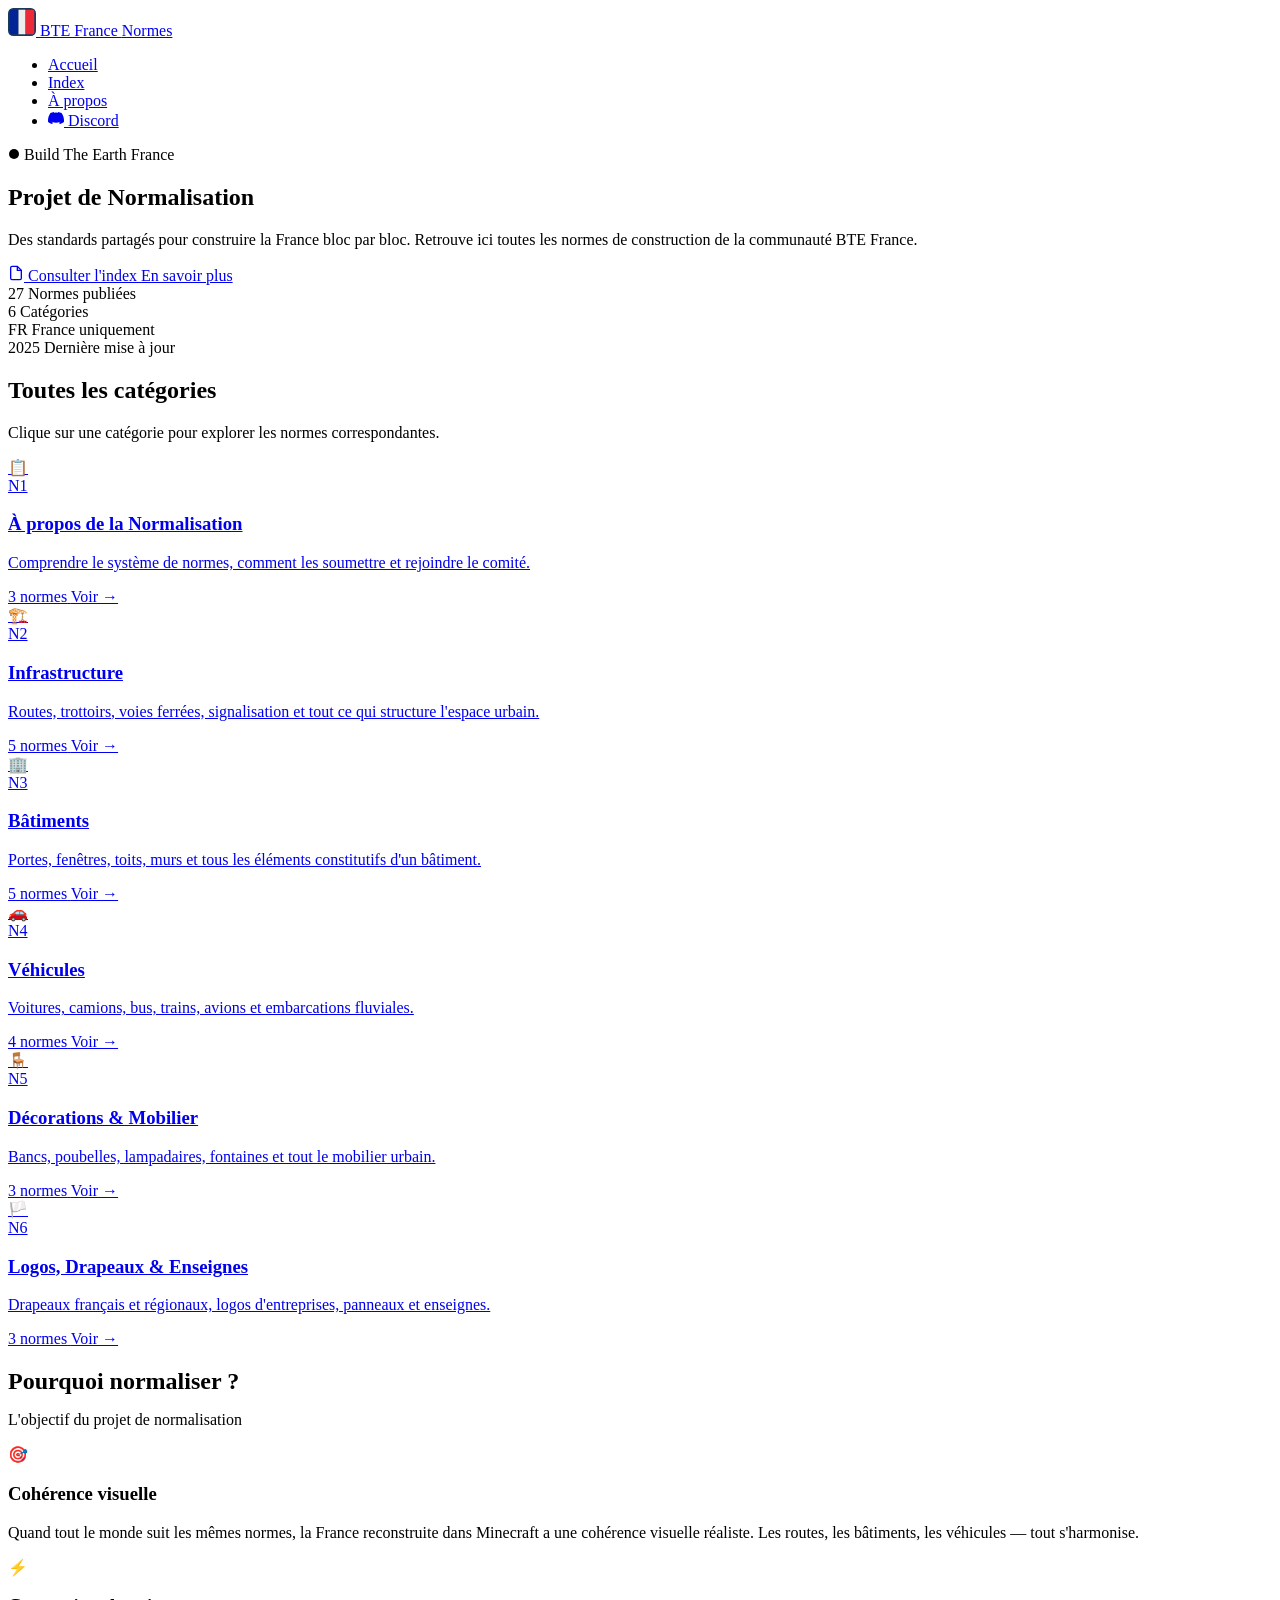
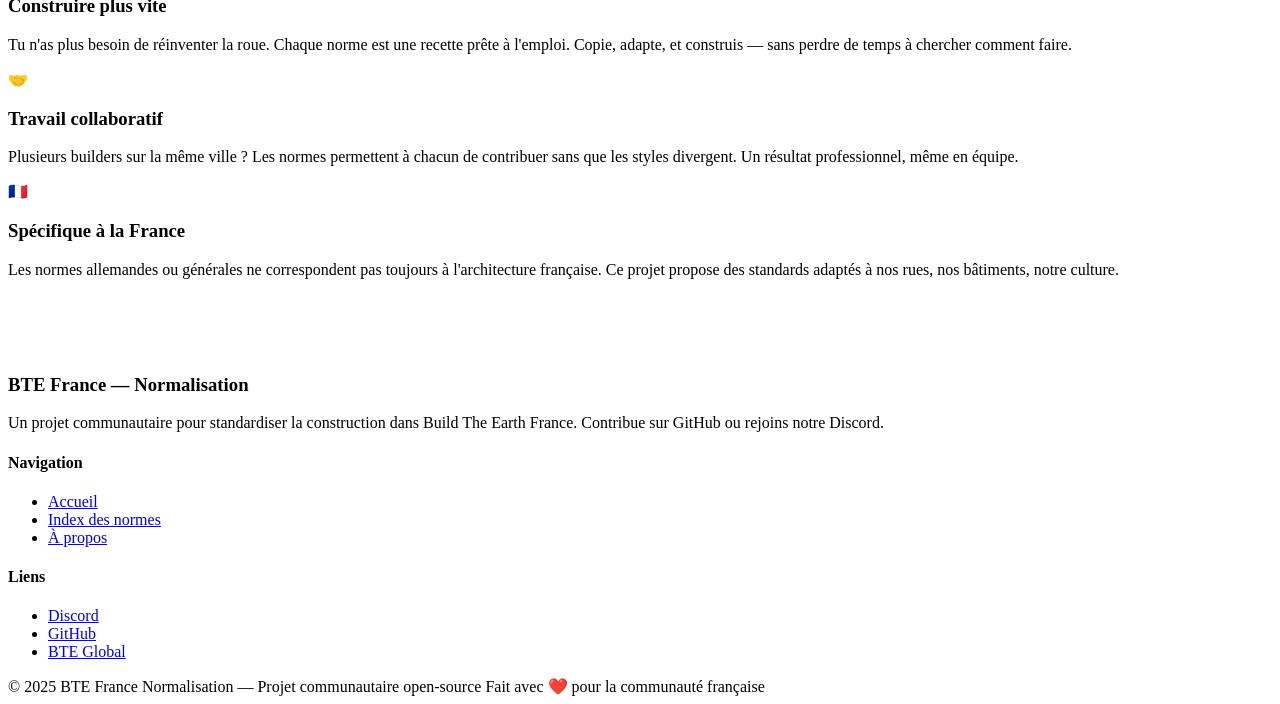
==== index.html @ 3f489764 "Update index.html" ====
<!DOCTYPE html>
<html lang="fr">
<head>
  <meta charset="UTF-8">
  <meta name="viewport" content="width=device-width, initial-scale=1.0">
  <title>BTE France — Projet de Normalisation</title>
  <link rel="stylesheet" href="assets/css/style.css">
  <link rel="icon" href="assets/img/favicon.ico" type="image/x-icon">
</head>
<body>

<nav>
  <a class="nav-logo" href="index.html">
    <svg width="28" height="28" viewBox="0 0 32 32" fill="none">
      <rect width="32" height="32" rx="6" fill="#1a3a5c"/>
      <rect x="2" y="2" width="10" height="28" rx="2" fill="#002395"/>
      <rect x="12" y="2" width="8" height="28" fill="#EDEDED"/>
      <rect x="20" y="2" width="10" height="28" rx="2" fill="#ED2939"/>
    </svg>
    BTE France <span>Normes</span>
  </a>
  <ul class="nav-links">
    <li><a href="index.html" class="active">Accueil</a></li>
    <li><a href="norm-index.html">Index</a></li>
    <li><a href="about.html">À propos</a></li>
    <li>
      <a href="https://discord.gg/buildtheearthfrance" target="_blank" class="discord-btn">
        <svg width="16" height="16" viewBox="0 0 24 24" fill="currentColor"><path d="M20.317 4.37a19.791 19.791 0 00-4.885-1.515.074.074 0 00-.079.037c-.21.375-.444.864-.608 1.25a18.27 18.27 0 00-5.487 0 12.64 12.64 0 00-.617-1.25.077.077 0 00-.079-.037A19.736 19.736 0 003.677 4.37a.07.07 0 00-.032.027C.533 9.046-.32 13.58.099 18.057a.082.082 0 00.031.057 19.9 19.9 0 005.993 3.03.078.078 0 00.084-.028c.462-.63.874-1.295 1.226-1.994a.076.076 0 00-.041-.106 13.107 13.107 0 01-1.872-.892.077.077 0 01-.008-.128 10.2 10.2 0 00.372-.292.074.074 0 01.077-.01c3.928 1.793 8.18 1.793 12.062 0a.074.074 0 01.078.01c.12.098.246.198.373.292a.077.077 0 01-.006.127 12.299 12.299 0 01-1.873.892.077.077 0 00-.041.107c.36.698.772 1.362 1.225 1.993a.076.076 0 00.084.028 19.839 19.839 0 006.002-3.03.077.077 0 00.032-.054c.5-5.177-.838-9.674-3.549-13.66a.061.061 0 00-.031-.03z"/></svg>
        Discord
      </a>
    </li>
  </ul>
</nav>

<section class="hero">
  <div class="hero-badge">
    <svg width="12" height="12" viewBox="0 0 24 24" fill="currentColor"><circle cx="12" cy="12" r="10"/></svg>
    Build The Earth France
  </div>
  <h1>Projet de <span>Normalisation</span></h1>
  <p>Des standards partagés pour construire la France bloc par bloc. Retrouve ici toutes les normes de construction de la communauté BTE France.</p>
  <div class="hero-actions">
    <a href="norm-index.html" class="btn btn-primary">
      <svg width="16" height="16" viewBox="0 0 24 24" fill="none" stroke="currentColor" stroke-width="2"><path d="M14 2H6a2 2 0 00-2 2v16a2 2 0 002 2h12a2 2 0 002-2V8z"/><polyline points="14 2 14 8 20 8"/></svg>
      Consulter l'index
    </a>
    <a href="about.html" class="btn btn-outline">En savoir plus</a>
  </div>
</section>

<div class="stats-bar">
  <div class="container">
    <div class="stat">
      <span class="stat-value">27</span>
      <span class="stat-label">Normes publiées</span>
    </div>
    <div class="stat">
      <span class="stat-value">6</span>
      <span class="stat-label">Catégories</span>
    </div>
    <div class="stat">
      <span class="stat-value">FR</span>
      <span class="stat-label">
        <span class="fr-flag">
          <span style="background:#002395"></span>
          <span style="background:#EDEDED"></span>
          <span style="background:#ED2939"></span>
        </span>
        France uniquement
      </span>
    </div>
    <div class="stat">
      <span class="stat-value">2025</span>
      <span class="stat-label">Dernière mise à jour</span>
    </div>
  </div>
</div>

<div class="container section">
  <h2 class="section-title">Toutes les catégories</h2>
  <p class="section-subtitle">Clique sur une catégorie pour explorer les normes correspondantes.</p>
  <div class="grid" id="category-grid"></div>
</div>

<div class="container" style="padding-bottom: 60px;">
  <h2 class="section-title" style="margin-bottom: 8px;">Pourquoi normaliser ?</h2>
  <p class="section-subtitle">L'objectif du projet de normalisation</p>
  <div class="grid-2">
    <div class="card" style="cursor: default;">
      <div class="card-icon bleu">🎯</div>
      <h3>Cohérence visuelle</h3>
      <p>Quand tout le monde suit les mêmes normes, la France reconstruite dans Minecraft a une cohérence visuelle réaliste. Les routes, les bâtiments, les véhicules — tout s'harmonise.</p>
    </div>
    <div class="card" style="cursor: default;">
      <div class="card-icon vert">⚡</div>
      <h3>Construire plus vite</h3>
      <p>Tu n'as plus besoin de réinventer la roue. Chaque norme est une recette prête à l'emploi. Copie, adapte, et construis — sans perdre de temps à chercher comment faire.</p>
    </div>
    <div class="card" style="cursor: default;">
      <div class="card-icon orange">🤝</div>
      <h3>Travail collaboratif</h3>
      <p>Plusieurs builders sur la même ville ? Les normes permettent à chacun de contribuer sans que les styles divergent. Un résultat professionnel, même en équipe.</p>
    </div>
    <div class="card" style="cursor: default;">
      <div class="card-icon violet">🇫🇷</div>
      <h3>Spécifique à la France</h3>
      <p>Les normes allemandes ou générales ne correspondent pas toujours à l'architecture française. Ce projet propose des standards adaptés à nos rues, nos bâtiments, notre culture.</p>
    </div>
  </div>
</div>

<footer>
  <div class="container">
    <div class="footer-grid">
      <div class="footer-brand">
        <h3>BTE France — Normalisation</h3>
        <p>Un projet communautaire pour standardiser la construction dans Build The Earth France. Contribue sur GitHub ou rejoins notre Discord.</p>
      </div>
      <div class="footer-links">
        <h4>Navigation</h4>
        <ul>
          <li><a href="index.html">Accueil</a></li>
          <li><a href="norm-index.html">Index des normes</a></li>
          <li><a href="about.html">À propos</a></li>
        </ul>
      </div>
      <div class="footer-links">
        <h4>Liens</h4>
        <ul>
          <li><a href="https://discord.gg/buildtheearthfrance" target="_blank">Discord</a></li>
          <li><a href="https://github.com/" target="_blank">GitHub</a></li>
          <li><a href="https://buildtheearth.net" target="_blank">BTE Global</a></li>
        </ul>
      </div>
    </div>
    <div class="footer-bottom">
      <span>© 2025 BTE France Normalisation — Projet communautaire open-source</span>
      <span>Fait avec ❤️ pour la communauté française</span>
    </div>
  </div>
</footer>

<script src="assets/js/main.js"></script>
<script>
  const grid = document.getElementById('category-grid');
  Object.entries(NORMS_DATA).forEach(([key, cat]) => {
    const card = document.createElement('a');
    card.className = 'card';
    card.href = `norm-index.html#${key}`;
    card.innerHTML = `
      <div class="card-icon ${cat.color}">${cat.icon}</div>
      <div class="card-num">${key}</div>
      <h3>${cat.title}</h3>
      <p>${cat.description}</p>
      <div class="card-footer">
        <span>${cat.items.length} norme${cat.items.length > 1 ? 's' : ''}</span>
        <span class="tag tag-bleu">Voir →</span>
      </div>
    `;
    grid.appendChild(card);
  });
</script>

</body>
</html>
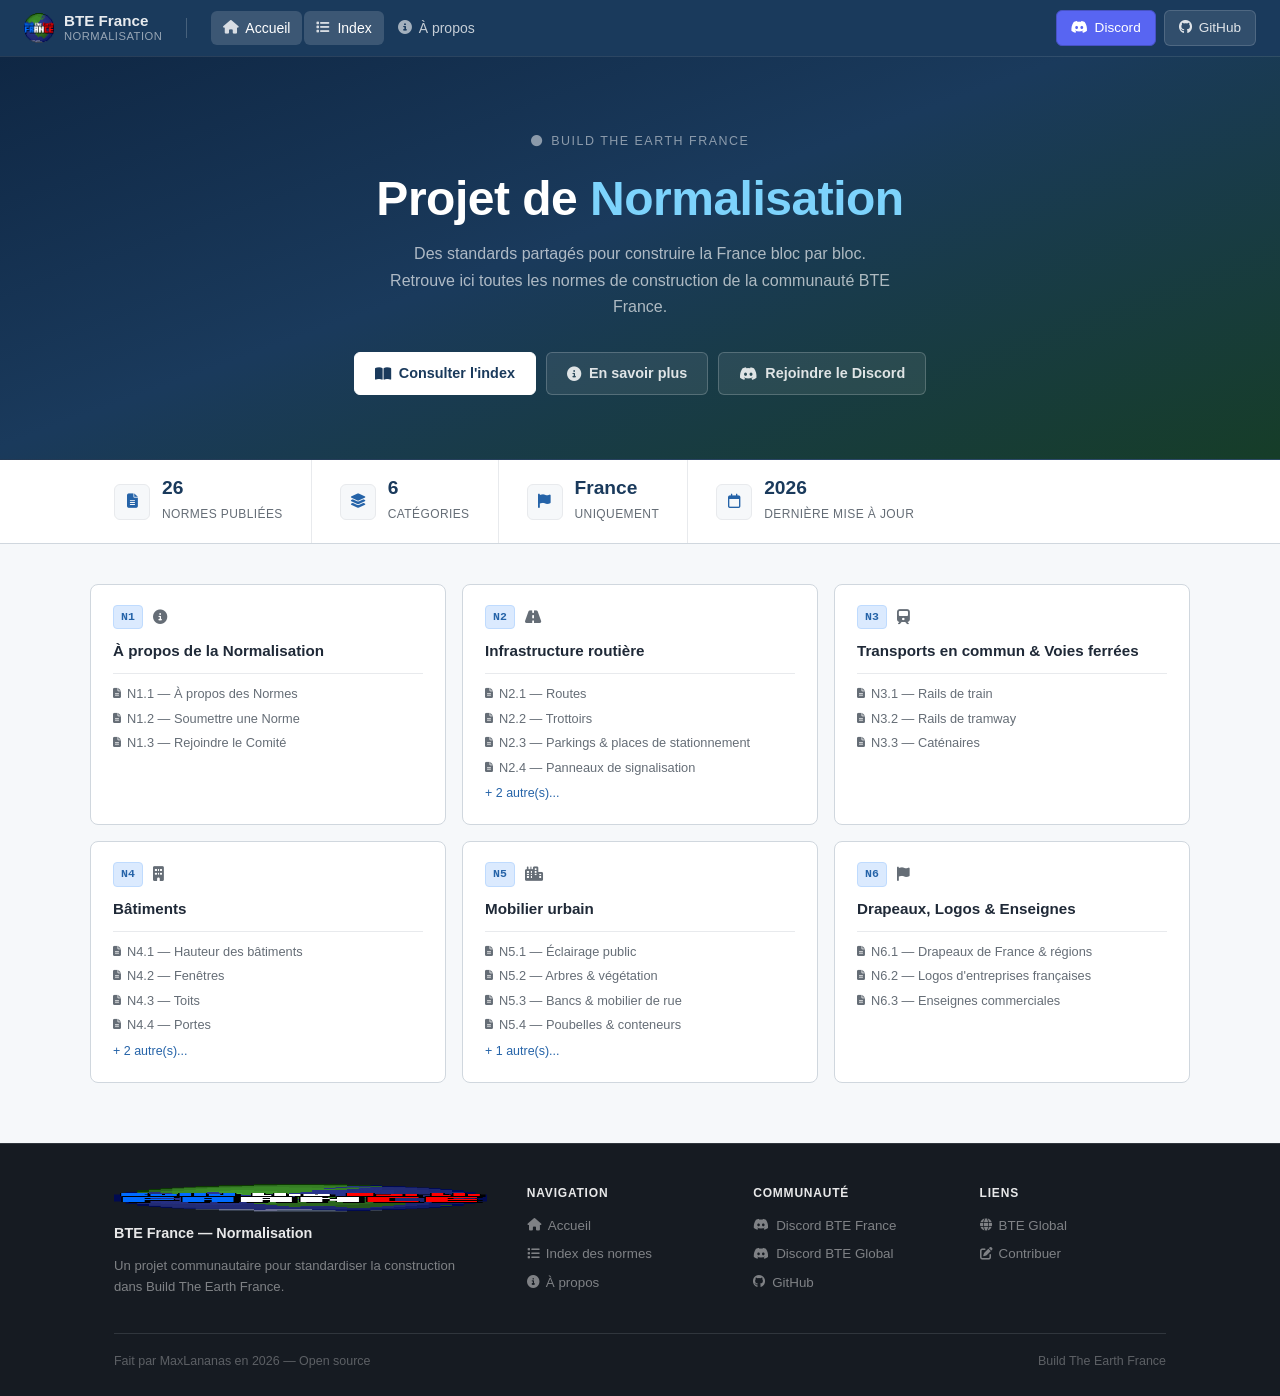
==== commit 2d13725a: "Update index.html" ====
--- a/index.html
+++ b/index.html
@@ -5,160 +5,173 @@
   <meta name="viewport" content="width=device-width, initial-scale=1.0">
   <title>BTE France — Projet de Normalisation</title>
   <link rel="stylesheet" href="assets/css/style.css">
-  <link rel="icon" href="assets/img/favicon.ico" type="image/x-icon">
+  <link rel="stylesheet" href="https://cdnjs.cloudflare.com/ajax/libs/font-awesome/6.5.2/css/all.min.css">
 </head>
 <body>
 
 <nav>
   <a class="nav-logo" href="index.html">
-    <svg width="28" height="28" viewBox="0 0 32 32" fill="none">
-      <rect width="32" height="32" rx="6" fill="#1a3a5c"/>
-      <rect x="2" y="2" width="10" height="28" rx="2" fill="#002395"/>
-      <rect x="12" y="2" width="8" height="28" fill="#EDEDED"/>
-      <rect x="20" y="2" width="10" height="28" rx="2" fill="#ED2939"/>
-    </svg>
-    BTE France <span>Normes</span>
+    <img src="assets/img/btefrance.gif" alt="BTE France">
+    <div class="nav-logo-text">
+      BTE France
+      <span>Normalisation</span>
+    </div>
   </a>
+  <div class="nav-sep"></div>
   <ul class="nav-links">
-    <li><a href="index.html" class="active">Accueil</a></li>
-    <li><a href="norm-index.html">Index</a></li>
-    <li><a href="about.html">À propos</a></li>
-    <li>
-      <a href="https://discord.gg/buildtheearthfrance" target="_blank" class="discord-btn">
-        <svg width="16" height="16" viewBox="0 0 24 24" fill="currentColor"><path d="M20.317 4.37a19.791 19.791 0 00-4.885-1.515.074.074 0 00-.079.037c-.21.375-.444.864-.608 1.25a18.27 18.27 0 00-5.487 0 12.64 12.64 0 00-.617-1.25.077.077 0 00-.079-.037A19.736 19.736 0 003.677 4.37a.07.07 0 00-.032.027C.533 9.046-.32 13.58.099 18.057a.082.082 0 00.031.057 19.9 19.9 0 005.993 3.03.078.078 0 00.084-.028c.462-.63.874-1.295 1.226-1.994a.076.076 0 00-.041-.106 13.107 13.107 0 01-1.872-.892.077.077 0 01-.008-.128 10.2 10.2 0 00.372-.292.074.074 0 01.077-.01c3.928 1.793 8.18 1.793 12.062 0a.074.074 0 01.078.01c.12.098.246.198.373.292a.077.077 0 01-.006.127 12.299 12.299 0 01-1.873.892.077.077 0 00-.041.107c.36.698.772 1.362 1.225 1.993a.076.076 0 00.084.028 19.839 19.839 0 006.002-3.03.077.077 0 00.032-.054c.5-5.177-.838-9.674-3.549-13.66a.061.061 0 00-.031-.03z"/></svg>
-        Discord
-      </a>
-    </li>
+    <li><a href="index.html" class="active"><i class="fa-solid fa-house"></i> Accueil</a></li>
+    <li><a href="norm-index.html"><i class="fa-solid fa-list"></i> Index</a></li>
+    <li><a href="about.html"><i class="fa-solid fa-circle-info"></i> À propos</a></li>
   </ul>
+  <div class="nav-right">
+    <a href="https://discord.gg/zdsG6MN99h" target="_blank" class="nav-btn nav-btn-discord">
+      <i class="fa-brands fa-discord"></i> Discord
+    </a>
+    <a href="https://github.com/MaxLananas/bte-fr-normalisation" target="_blank" class="nav-btn nav-btn-github">
+      <i class="fa-brands fa-github"></i> GitHub
+    </a>
+  </div>
 </nav>
 
 <section class="hero">
-  <div class="hero-badge">
-    <svg width="12" height="12" viewBox="0 0 24 24" fill="currentColor"><circle cx="12" cy="12" r="10"/></svg>
+  <div class="hero-eyebrow">
+    <i class="fa-solid fa-circle"></i>
     Build The Earth France
   </div>
-  <h1>Projet de <span>Normalisation</span></h1>
-  <p>Des standards partagés pour construire la France bloc par bloc. Retrouve ici toutes les normes de construction de la communauté BTE France.</p>
+  <h1>Projet de <em>Normalisation</em></h1>
+  <p class="hero-desc">Des standards partagés pour construire la France bloc par bloc. Retrouve ici toutes les normes de construction de la communauté BTE France.</p>
   <div class="hero-actions">
-    <a href="norm-index.html" class="btn btn-primary">
-      <svg width="16" height="16" viewBox="0 0 24 24" fill="none" stroke="currentColor" stroke-width="2"><path d="M14 2H6a2 2 0 00-2 2v16a2 2 0 002 2h12a2 2 0 002-2V8z"/><polyline points="14 2 14 8 20 8"/></svg>
+    <a href="norm-index.html" class="btn btn-white">
+      <i class="fa-solid fa-book-open"></i>
       Consulter l'index
     </a>
-    <a href="about.html" class="btn btn-outline">En savoir plus</a>
+    <a href="about.html" class="btn btn-ghost">
+      <i class="fa-solid fa-circle-info"></i>
+      En savoir plus
+    </a>
+    <a href="https://discord.gg/zdsG6MN99h" target="_blank" class="btn btn-ghost">
+      <i class="fa-brands fa-discord"></i>
+      Rejoindre le Discord
+    </a>
   </div>
 </section>
 
-<div class="stats-bar">
-  <div class="container">
-    <div class="stat">
-      <span class="stat-value">27</span>
-      <span class="stat-label">Normes publiées</span>
+<div class="stats-strip">
+  <div class="stats-strip-inner">
+    <div class="stat-item">
+      <div class="stat-icon"><i class="fa-solid fa-file-lines"></i></div>
+      <div class="stat-text">
+        <strong id="norm-count">—</strong>
+        <span>Normes publiées</span>
+      </div>
     </div>
-    <div class="stat">
-      <span class="stat-value">6</span>
-      <span class="stat-label">Catégories</span>
+    <div class="stat-item">
+      <div class="stat-icon"><i class="fa-solid fa-layer-group"></i></div>
+      <div class="stat-text">
+        <strong id="cat-count">—</strong>
+        <span>Catégories</span>
+      </div>
     </div>
-    <div class="stat">
-      <span class="stat-value">FR</span>
-      <span class="stat-label">
-        <span class="fr-flag">
-          <span style="background:#002395"></span>
-          <span style="background:#EDEDED"></span>
-          <span style="background:#ED2939"></span>
-        </span>
-        France uniquement
-      </span>
+    <div class="stat-item">
+      <div class="stat-icon"><i class="fa-solid fa-flag"></i></div>
+      <div class="stat-text">
+        <strong>France</strong>
+        <span>Uniquement</span>
+      </div>
     </div>
-    <div class="stat">
-      <span class="stat-value">2025</span>
-      <span class="stat-label">Dernière mise à jour</span>
+    <div class="stat-item">
+      <div class="stat-icon"><i class="fa-regular fa-calendar"></i></div>
+      <div class="stat-text">
+        <strong>2026</strong>
+        <span>Dernière mise à jour</span>
+      </div>
     </div>
   </div>
 </div>
 
-<div class="container section">
-  <h2 class="section-title">Toutes les catégories</h2>
-  <p class="section-subtitle">Clique sur une catégorie pour explorer les normes correspondantes.</p>
-  <div class="grid" id="category-grid"></div>
-</div>
-
-<div class="container" style="padding-bottom: 60px;">
-  <h2 class="section-title" style="margin-bottom: 8px;">Pourquoi normaliser ?</h2>
-  <p class="section-subtitle">L'objectif du projet de normalisation</p>
-  <div class="grid-2">
-    <div class="card" style="cursor: default;">
-      <div class="card-icon bleu">🎯</div>
-      <h3>Cohérence visuelle</h3>
-      <p>Quand tout le monde suit les mêmes normes, la France reconstruite dans Minecraft a une cohérence visuelle réaliste. Les routes, les bâtiments, les véhicules — tout s'harmonise.</p>
-    </div>
-    <div class="card" style="cursor: default;">
-      <div class="card-icon vert">⚡</div>
-      <h3>Construire plus vite</h3>
-      <p>Tu n'as plus besoin de réinventer la roue. Chaque norme est une recette prête à l'emploi. Copie, adapte, et construis — sans perdre de temps à chercher comment faire.</p>
-    </div>
-    <div class="card" style="cursor: default;">
-      <div class="card-icon orange">🤝</div>
-      <h3>Travail collaboratif</h3>
-      <p>Plusieurs builders sur la même ville ? Les normes permettent à chacun de contribuer sans que les styles divergent. Un résultat professionnel, même en équipe.</p>
-    </div>
-    <div class="card" style="cursor: default;">
-      <div class="card-icon violet">🇫🇷</div>
-      <h3>Spécifique à la France</h3>
-      <p>Les normes allemandes ou générales ne correspondent pas toujours à l'architecture française. Ce projet propose des standards adaptés à nos rues, nos bâtiments, notre culture.</p>
-    </div>
-  </div>
+<div class="container page-body">
+  <div id="cat-grid" style="display:grid;grid-template-columns:repeat(auto-fill,minmax(320px,1fr));gap:16px;"></div>
 </div>
 
 <footer>
-  <div class="container">
+  <div class="footer-inner">
     <div class="footer-grid">
       <div class="footer-brand">
-        <h3>BTE France — Normalisation</h3>
-        <p>Un projet communautaire pour standardiser la construction dans Build The Earth France. Contribue sur GitHub ou rejoins notre Discord.</p>
+        <img src="assets/img/btefrance.gif" alt="BTE France">
+        <div class="footer-brand-name">BTE France — Normalisation</div>
+        <p>Un projet communautaire pour standardiser la construction dans Build The Earth France.</p>
       </div>
-      <div class="footer-links">
+      <div class="footer-col">
         <h4>Navigation</h4>
         <ul>
-          <li><a href="index.html">Accueil</a></li>
-          <li><a href="norm-index.html">Index des normes</a></li>
-          <li><a href="about.html">À propos</a></li>
+          <li><a href="index.html"><i class="fa-solid fa-house"></i> Accueil</a></li>
+          <li><a href="norm-index.html"><i class="fa-solid fa-list"></i> Index des normes</a></li>
+          <li><a href="about.html"><i class="fa-solid fa-circle-info"></i> À propos</a></li>
         </ul>
       </div>
-      <div class="footer-links">
+      <div class="footer-col">
+        <h4>Communauté</h4>
+        <ul>
+          <li><a href="https://discord.gg/zdsG6MN99h" target="_blank"><i class="fa-brands fa-discord"></i> Discord BTE France</a></li>
+          <li><a href="https://discord.gg/ZjTeef8da6" target="_blank"><i class="fa-brands fa-discord"></i> Discord BTE Global</a></li>
+          <li><a href="https://github.com/MaxLananas/bte-fr-normalisation" target="_blank"><i class="fa-brands fa-github"></i> GitHub</a></li>
+        </ul>
+      </div>
+      <div class="footer-col">
         <h4>Liens</h4>
         <ul>
-          <li><a href="https://discord.gg/buildtheearthfrance" target="_blank">Discord</a></li>
-          <li><a href="https://github.com/" target="_blank">GitHub</a></li>
-          <li><a href="https://buildtheearth.net" target="_blank">BTE Global</a></li>
+          <li><a href="https://buildtheearth.net" target="_blank"><i class="fa-solid fa-globe"></i> BTE Global</a></li>
+          <li><a href="norm-viewer.html?norm=N1/N1.2.md"><i class="fa-solid fa-pen-to-square"></i> Contribuer</a></li>
         </ul>
       </div>
     </div>
     <div class="footer-bottom">
-      <span>© 2025 BTE France Normalisation — Projet communautaire open-source</span>
-      <span>Fait avec ❤️ pour la communauté française</span>
+      <span>Fait par MaxLananas en 2026 — Open source</span>
+      <span>Build The Earth France</span>
     </div>
   </div>
 </footer>
 
 <script src="assets/js/main.js"></script>
 <script>
-  const grid = document.getElementById('category-grid');
-  Object.entries(NORMS_DATA).forEach(([key, cat]) => {
-    const card = document.createElement('a');
-    card.className = 'card';
-    card.href = `norm-index.html#${key}`;
-    card.innerHTML = `
-      <div class="card-icon ${cat.color}">${cat.icon}</div>
-      <div class="card-num">${key}</div>
-      <h3>${cat.title}</h3>
-      <p>${cat.description}</p>
-      <div class="card-footer">
-        <span>${cat.items.length} norme${cat.items.length > 1 ? 's' : ''}</span>
-        <span class="tag tag-bleu">Voir →</span>
-      </div>
-    `;
-    grid.appendChild(card);
-  });
+  (function () {
+    const grid = document.getElementById('cat-grid');
+    let total = 0;
+
+    NORMS_DATA.forEach(cat => {
+      total += cat.items.length;
+      const card = document.createElement('a');
+      card.href = url('norm-index.html') + '#' + cat.id;
+      card.style.cssText = `
+        display:block;background:#fff;border:1px solid var(--bordure);border-radius:var(--radius);
+        padding:20px 22px;text-decoration:none;color:inherit;
+        transition:box-shadow 0.15s,border-color 0.15s,transform 0.15s;
+      `;
+      card.onmouseenter = () => { card.style.boxShadow = 'var(--ombre-md)'; card.style.borderColor = '#2563a8'; card.style.transform = 'translateY(-1px)'; };
+      card.onmouseleave = () => { card.style.boxShadow = ''; card.style.borderColor = 'var(--bordure)'; card.style.transform = ''; };
+
+      card.innerHTML = `
+        <div style="display:flex;align-items:center;gap:10px;margin-bottom:10px;">
+          <span style="font-family:SFMono-Regular,Consolas,monospace;font-size:0.72rem;font-weight:700;color:#2563a8;background:#dbeafe;padding:2px 7px;border-radius:4px;border:1px solid #bfdbfe;">${cat.id}</span>
+          <i class="${cat.icon}" style="color:var(--gris-texte);font-size:0.9rem;"></i>
+        </div>
+        <div style="font-size:0.95rem;font-weight:600;color:var(--texte);margin-bottom:10px;">${cat.title}</div>
+        <div style="border-top:1px solid var(--gris);padding-top:10px;display:flex;flex-direction:column;gap:4px;">
+          ${cat.items.slice(0, 4).map(i => `
+            <div style="font-size:0.8rem;color:var(--gris-texte);display:flex;align-items:center;gap:6px;">
+              <i class="fa-solid fa-file-lines" style="font-size:0.65rem;flex-shrink:0;"></i>
+              <span>${i.id} — ${i.title}</span>
+            </div>
+          `).join('')}
+          ${cat.items.length > 4 ? `<div style="font-size:0.78rem;color:var(--bleu-clair);margin-top:2px;">+ ${cat.items.length - 4} autre(s)...</div>` : ''}
+        </div>
+      `;
+      grid.appendChild(card);
+    });
+
+    document.getElementById('norm-count').textContent = total;
+    document.getElementById('cat-count').textContent = NORMS_DATA.length;
+  })();
 </script>
 
 </body>
--- a/assets/css/style.css
+++ b/assets/css/style.css
@@ -0,0 +1,1137 @@
+*, *::before, *::after {
+  box-sizing: border-box;
+  margin: 0;
+  padding: 0;
+}
+
+:root {
+  --bleu: #1a3a5c;
+  --bleu-clair: #2563a8;
+  --bleu-hover: #1d4ed8;
+  --rouge: #c0392b;
+  --gris-clair: #f6f8fa;
+  --gris: #e8eaed;
+  --gris-moyen: #d0d7de;
+  --gris-texte: #656d76;
+  --texte: #1f2937;
+  --texte-leger: #374151;
+  --bordure: #d0d7de;
+  --blanc: #ffffff;
+  --radius: 8px;
+  --radius-sm: 6px;
+  --transition: 0.15s ease;
+  --ombre: 0 1px 3px rgba(27,31,36,0.12);
+  --ombre-md: 0 3px 6px rgba(27,31,36,0.15);
+}
+
+html { scroll-behavior: smooth; }
+
+body {
+  font-family: -apple-system, BlinkMacSystemFont, 'Segoe UI', 'Noto Sans', Helvetica, Arial, sans-serif;
+  color: var(--texte);
+  background: var(--gris-clair);
+  line-height: 1.6;
+  -webkit-font-smoothing: antialiased;
+  font-size: 15px;
+}
+
+a {
+  color: var(--bleu-clair);
+  text-decoration: none;
+}
+
+a:hover { text-decoration: underline; }
+
+nav {
+  position: sticky;
+  top: 0;
+  z-index: 200;
+  background: var(--bleu);
+  height: 56px;
+  display: flex;
+  align-items: center;
+  padding: 0 24px;
+  gap: 24px;
+  box-shadow: 0 1px 0 rgba(255,255,255,0.1);
+}
+
+.nav-logo {
+  display: flex;
+  align-items: center;
+  gap: 10px;
+  text-decoration: none;
+  flex-shrink: 0;
+}
+
+.nav-logo img {
+  height: 30px;
+  width: auto;
+  border-radius: 4px;
+}
+
+.nav-logo-text {
+  font-size: 0.95rem;
+  font-weight: 600;
+  color: rgba(255,255,255,0.9);
+  line-height: 1.2;
+}
+
+.nav-logo-text span {
+  display: block;
+  font-size: 0.7rem;
+  font-weight: 400;
+  color: rgba(255,255,255,0.55);
+  text-transform: uppercase;
+  letter-spacing: 0.5px;
+}
+
+.nav-sep {
+  width: 1px;
+  height: 20px;
+  background: rgba(255,255,255,0.2);
+  flex-shrink: 0;
+}
+
+.nav-links {
+  display: flex;
+  align-items: center;
+  gap: 2px;
+  list-style: none;
+  flex: 1;
+}
+
+.nav-links a {
+  display: flex;
+  align-items: center;
+  gap: 7px;
+  padding: 6px 12px;
+  border-radius: var(--radius-sm);
+  font-size: 0.875rem;
+  font-weight: 500;
+  color: rgba(255,255,255,0.75);
+  text-decoration: none;
+  transition: background var(--transition), color var(--transition);
+}
+
+.nav-links a:hover {
+  background: rgba(255,255,255,0.1);
+  color: white;
+  text-decoration: none;
+}
+
+.nav-links a.active {
+  background: rgba(255,255,255,0.15);
+  color: white;
+}
+
+.nav-links a i {
+  font-size: 0.85rem;
+  opacity: 0.8;
+}
+
+.nav-right {
+  display: flex;
+  align-items: center;
+  gap: 8px;
+  margin-left: auto;
+}
+
+.nav-btn {
+  display: flex;
+  align-items: center;
+  gap: 7px;
+  padding: 6px 14px;
+  border-radius: var(--radius-sm);
+  font-size: 0.85rem;
+  font-weight: 500;
+  text-decoration: none;
+  transition: all var(--transition);
+  border: 1px solid transparent;
+}
+
+.nav-btn-discord {
+  background: #5865F2;
+  color: white;
+  border-color: #4752c4;
+}
+
+.nav-btn-discord:hover {
+  background: #4752c4;
+  color: white;
+  text-decoration: none;
+}
+
+.nav-btn-github {
+  background: rgba(255,255,255,0.1);
+  color: rgba(255,255,255,0.85);
+  border-color: rgba(255,255,255,0.15);
+}
+
+.nav-btn-github:hover {
+  background: rgba(255,255,255,0.18);
+  color: white;
+  text-decoration: none;
+}
+
+.hero {
+  background: linear-gradient(160deg, #0f2744 0%, #1a3a5c 45%, #163d28 100%);
+  color: white;
+  padding: 72px 24px 64px;
+  text-align: center;
+  border-bottom: 1px solid rgba(255,255,255,0.08);
+}
+
+.hero-eyebrow {
+  display: inline-flex;
+  align-items: center;
+  gap: 8px;
+  font-size: 0.78rem;
+  font-weight: 500;
+  text-transform: uppercase;
+  letter-spacing: 1.5px;
+  color: rgba(255,255,255,0.5);
+  margin-bottom: 18px;
+}
+
+.hero-eyebrow i {
+  font-size: 0.7rem;
+}
+
+.hero h1 {
+  font-size: clamp(1.9rem, 4.5vw, 3rem);
+  font-weight: 700;
+  line-height: 1.2;
+  margin-bottom: 14px;
+  letter-spacing: -0.5px;
+}
+
+.hero h1 em {
+  font-style: normal;
+  color: #7dd3fc;
+}
+
+.hero-desc {
+  font-size: 1rem;
+  color: rgba(255,255,255,0.65);
+  max-width: 520px;
+  margin: 0 auto 32px;
+  line-height: 1.65;
+}
+
+.hero-actions {
+  display: flex;
+  gap: 10px;
+  justify-content: center;
+  flex-wrap: wrap;
+}
+
+.btn {
+  display: inline-flex;
+  align-items: center;
+  gap: 8px;
+  padding: 9px 20px;
+  border-radius: var(--radius-sm);
+  font-size: 0.9rem;
+  font-weight: 600;
+  text-decoration: none;
+  transition: all var(--transition);
+  cursor: pointer;
+  border: 1px solid transparent;
+  white-space: nowrap;
+}
+
+.btn:hover { text-decoration: none; }
+
+.btn-white {
+  background: white;
+  color: var(--bleu);
+  border-color: white;
+}
+
+.btn-white:hover {
+  background: #f0f6ff;
+  color: var(--bleu);
+}
+
+.btn-ghost {
+  background: rgba(255,255,255,0.08);
+  color: rgba(255,255,255,0.85);
+  border-color: rgba(255,255,255,0.2);
+}
+
+.btn-ghost:hover {
+  background: rgba(255,255,255,0.14);
+  color: white;
+}
+
+.stats-strip {
+  background: var(--blanc);
+  border-bottom: 1px solid var(--bordure);
+  padding: 0;
+}
+
+.stats-strip-inner {
+  max-width: 1100px;
+  margin: 0 auto;
+  padding: 0 24px;
+  display: flex;
+  align-items: stretch;
+}
+
+.stat-item {
+  display: flex;
+  align-items: center;
+  gap: 12px;
+  padding: 18px 28px 18px 0;
+  margin-right: 28px;
+  border-right: 1px solid var(--gris);
+}
+
+.stat-item:last-child {
+  border-right: none;
+}
+
+.stat-icon {
+  width: 36px;
+  height: 36px;
+  border-radius: var(--radius-sm);
+  background: var(--gris-clair);
+  display: flex;
+  align-items: center;
+  justify-content: center;
+  color: var(--bleu-clair);
+  font-size: 0.9rem;
+  flex-shrink: 0;
+  border: 1px solid var(--gris);
+}
+
+.stat-text strong {
+  display: block;
+  font-size: 1.2rem;
+  font-weight: 700;
+  color: var(--bleu);
+  line-height: 1;
+  margin-bottom: 3px;
+}
+
+.stat-text span {
+  font-size: 0.75rem;
+  color: var(--gris-texte);
+  text-transform: uppercase;
+  letter-spacing: 0.4px;
+}
+
+.container {
+  max-width: 1100px;
+  margin: 0 auto;
+  padding: 0 24px;
+}
+
+.page-body {
+  padding: 40px 0 60px;
+}
+
+.wiki-layout {
+  display: grid;
+  grid-template-columns: 240px 1fr;
+  gap: 28px;
+  align-items: start;
+}
+
+.wiki-sidebar {
+  position: sticky;
+  top: 72px;
+  background: var(--blanc);
+  border: 1px solid var(--bordure);
+  border-radius: var(--radius);
+  overflow: hidden;
+  box-shadow: var(--ombre);
+}
+
+.sidebar-head {
+  padding: 12px 16px;
+  background: var(--gris-clair);
+  border-bottom: 1px solid var(--bordure);
+  font-size: 0.78rem;
+  font-weight: 600;
+  color: var(--gris-texte);
+  text-transform: uppercase;
+  letter-spacing: 0.8px;
+  display: flex;
+  align-items: center;
+  gap: 8px;
+}
+
+.sidebar-head i { font-size: 0.75rem; }
+
+.sidebar-list {
+  list-style: none;
+  padding: 6px 0;
+  max-height: calc(100vh - 200px);
+  overflow-y: auto;
+}
+
+.sidebar-list li a {
+  display: block;
+  padding: 7px 16px;
+  font-size: 0.84rem;
+  color: var(--texte-leger);
+  text-decoration: none;
+  border-left: 3px solid transparent;
+  transition: all var(--transition);
+  line-height: 1.4;
+}
+
+.sidebar-list li a:hover {
+  background: var(--gris-clair);
+  color: var(--bleu);
+  border-left-color: var(--gris-moyen);
+  text-decoration: none;
+}
+
+.sidebar-list li a.active {
+  background: #dbeafe;
+  color: var(--bleu);
+  border-left-color: var(--bleu-clair);
+  font-weight: 500;
+}
+
+.sidebar-list li a.sub {
+  padding-left: 28px;
+  font-size: 0.8rem;
+  color: var(--gris-texte);
+}
+
+.sidebar-list li a.sub:hover {
+  color: var(--bleu);
+}
+
+.sidebar-section-label {
+  padding: 10px 16px 4px;
+  font-size: 0.7rem;
+  font-weight: 600;
+  text-transform: uppercase;
+  letter-spacing: 0.8px;
+  color: var(--gris-texte);
+  display: block;
+}
+
+.wiki-main {
+  min-width: 0;
+}
+
+.wiki-article {
+  background: var(--blanc);
+  border: 1px solid var(--bordure);
+  border-radius: var(--radius);
+  overflow: hidden;
+  box-shadow: var(--ombre);
+}
+
+.article-header {
+  padding: 24px 32px 20px;
+  border-bottom: 1px solid var(--bordure);
+  background: var(--blanc);
+}
+
+.article-breadcrumb {
+  display: flex;
+  align-items: center;
+  gap: 6px;
+  font-size: 0.8rem;
+  color: var(--gris-texte);
+  margin-bottom: 12px;
+  flex-wrap: wrap;
+}
+
+.article-breadcrumb a {
+  color: var(--gris-texte);
+  text-decoration: none;
+}
+
+.article-breadcrumb a:hover {
+  color: var(--bleu-clair);
+  text-decoration: underline;
+}
+
+.article-breadcrumb i {
+  font-size: 0.65rem;
+  color: var(--gris-moyen);
+}
+
+.article-id {
+  font-family: 'SFMono-Regular', Consolas, 'Liberation Mono', Menlo, monospace;
+  font-size: 0.75rem;
+  color: var(--gris-texte);
+  background: var(--gris-clair);
+  padding: 2px 8px;
+  border-radius: 4px;
+  border: 1px solid var(--bordure);
+  display: inline-block;
+  margin-bottom: 10px;
+}
+
+.article-header h1 {
+  font-size: 1.65rem;
+  font-weight: 700;
+  color: var(--texte);
+  margin-bottom: 12px;
+  line-height: 1.25;
+}
+
+.article-meta {
+  display: flex;
+  align-items: center;
+  gap: 16px;
+  flex-wrap: wrap;
+  font-size: 0.8rem;
+  color: var(--gris-texte);
+}
+
+.article-meta span {
+  display: flex;
+  align-items: center;
+  gap: 5px;
+}
+
+.article-meta i { font-size: 0.75rem; }
+
+.badge {
+  display: inline-flex;
+  align-items: center;
+  gap: 4px;
+  padding: 2px 8px;
+  border-radius: 20px;
+  font-size: 0.72rem;
+  font-weight: 600;
+  letter-spacing: 0.2px;
+}
+
+.badge-green { background: #dafbe1; color: #1a7f37; border: 1px solid #aceebb; }
+.badge-orange { background: #fff3cd; color: #9a6700; border: 1px solid #f0cd76; }
+.badge-red { background: #ffebe9; color: #cf222e; border: 1px solid #ffcecb; }
+.badge-blue { background: #ddf4ff; color: #0969da; border: 1px solid #b6e3ff; }
+.badge-grey { background: var(--gris-clair); color: var(--gris-texte); border: 1px solid var(--bordure); }
+
+.article-body {
+  padding: 28px 32px 32px;
+}
+
+.article-body h2 {
+  font-size: 1.2rem;
+  font-weight: 600;
+  color: var(--texte);
+  margin: 28px 0 10px;
+  padding-bottom: 8px;
+  border-bottom: 1px solid var(--bordure);
+  line-height: 1.3;
+}
+
+.article-body h2:first-child { margin-top: 0; }
+
+.article-body h3 {
+  font-size: 1rem;
+  font-weight: 600;
+  color: var(--texte);
+  margin: 20px 0 8px;
+}
+
+.article-body h4 {
+  font-size: 0.9rem;
+  font-weight: 600;
+  color: var(--gris-texte);
+  margin: 16px 0 6px;
+  text-transform: uppercase;
+  letter-spacing: 0.5px;
+}
+
+.article-body p {
+  color: var(--texte-leger);
+  margin-bottom: 14px;
+  line-height: 1.75;
+}
+
+.article-body ul,
+.article-body ol {
+  margin: 0 0 14px 22px;
+  color: var(--texte-leger);
+}
+
+.article-body li {
+  margin-bottom: 5px;
+  line-height: 1.65;
+}
+
+.article-body strong { color: var(--texte); }
+
+.article-body code {
+  font-family: 'SFMono-Regular', Consolas, 'Liberation Mono', Menlo, monospace;
+  font-size: 0.82em;
+  background: var(--gris-clair);
+  padding: 2px 5px;
+  border-radius: 4px;
+  border: 1px solid var(--bordure);
+  color: var(--rouge);
+}
+
+.article-body pre {
+  background: #161b22;
+  color: #e6edf3;
+  padding: 18px 22px;
+  border-radius: var(--radius-sm);
+  overflow-x: auto;
+  margin: 0 0 16px;
+  border: 1px solid #30363d;
+  font-family: 'SFMono-Regular', Consolas, 'Liberation Mono', Menlo, monospace;
+  font-size: 0.85rem;
+  line-height: 1.65;
+}
+
+.article-body pre code {
+  background: none;
+  border: none;
+  color: inherit;
+  padding: 0;
+  font-size: inherit;
+}
+
+.article-body table {
+  width: 100%;
+  border-collapse: collapse;
+  margin-bottom: 16px;
+  font-size: 0.875rem;
+  display: block;
+  overflow-x: auto;
+}
+
+.article-body th {
+  background: var(--gris-clair);
+  padding: 8px 14px;
+  text-align: left;
+  font-weight: 600;
+  border: 1px solid var(--bordure);
+  color: var(--texte);
+  font-size: 0.82rem;
+  white-space: nowrap;
+}
+
+.article-body td {
+  padding: 8px 14px;
+  border: 1px solid var(--bordure);
+  color: var(--texte-leger);
+  vertical-align: top;
+}
+
+.article-body tr:nth-child(even) td { background: var(--gris-clair); }
+
+.callout {
+  display: flex;
+  gap: 12px;
+  padding: 14px 16px;
+  border-radius: var(--radius-sm);
+  margin-bottom: 16px;
+  border: 1px solid;
+  font-size: 0.875rem;
+  line-height: 1.6;
+}
+
+.callout-ico {
+  flex-shrink: 0;
+  font-size: 0.9rem;
+  margin-top: 1px;
+}
+
+.callout-content strong {
+  display: block;
+  margin-bottom: 3px;
+  font-size: 0.85rem;
+}
+
+.callout.info {
+  background: #ddf4ff;
+  border-color: #54aeff;
+  color: #0969da;
+}
+
+.callout.warning {
+  background: #fff3cd;
+  border-color: #f0cd76;
+  color: #9a6700;
+}
+
+.callout.tip {
+  background: #dafbe1;
+  border-color: #56d364;
+  color: #1a7f37;
+}
+
+.callout.danger {
+  background: #ffebe9;
+  border-color: #ff7b72;
+  color: #b91c1c;
+}
+
+.img-grid {
+  display: grid;
+  grid-template-columns: repeat(auto-fill, minmax(200px, 1fr));
+  gap: 10px;
+  margin: 16px 0;
+}
+
+.img-grid figure {
+  margin: 0;
+  border: 1px solid var(--bordure);
+  border-radius: var(--radius-sm);
+  overflow: hidden;
+  background: var(--gris-clair);
+}
+
+.img-grid figure img {
+  width: 100%;
+  height: 150px;
+  object-fit: cover;
+  display: block;
+}
+
+.img-grid figcaption {
+  padding: 7px 10px;
+  font-size: 0.76rem;
+  color: var(--gris-texte);
+  border-top: 1px solid var(--bordure);
+}
+
+.authors-block {
+  margin-top: 28px;
+  padding-top: 20px;
+  border-top: 1px solid var(--bordure);
+}
+
+.authors-block h4 {
+  font-size: 0.75rem;
+  font-weight: 600;
+  text-transform: uppercase;
+  letter-spacing: 0.8px;
+  color: var(--gris-texte);
+  margin-bottom: 10px;
+}
+
+.author-chips {
+  display: flex;
+  flex-wrap: wrap;
+  gap: 7px;
+}
+
+.author-chip {
+  display: flex;
+  align-items: center;
+  gap: 7px;
+  padding: 4px 10px 4px 6px;
+  background: var(--gris-clair);
+  border: 1px solid var(--bordure);
+  border-radius: 20px;
+  font-size: 0.8rem;
+  color: var(--texte-leger);
+}
+
+.author-chip .ava {
+  width: 20px;
+  height: 20px;
+  border-radius: 50%;
+  background: var(--bleu);
+  display: flex;
+  align-items: center;
+  justify-content: center;
+  font-size: 0.6rem;
+  color: white;
+  font-weight: 700;
+  flex-shrink: 0;
+}
+
+.article-nav {
+  display: flex;
+  gap: 12px;
+  margin-top: 24px;
+}
+
+.art-nav-btn {
+  flex: 1;
+  display: flex;
+  align-items: center;
+  gap: 10px;
+  padding: 12px 16px;
+  border: 1px solid var(--bordure);
+  border-radius: var(--radius-sm);
+  background: var(--blanc);
+  text-decoration: none;
+  color: var(--texte-leger);
+  transition: all var(--transition);
+  font-size: 0.85rem;
+}
+
+.art-nav-btn:hover {
+  border-color: var(--bleu-clair);
+  color: var(--bleu);
+  background: #f0f6ff;
+  text-decoration: none;
+}
+
+.art-nav-btn.next {
+  justify-content: flex-end;
+  text-align: right;
+}
+
+.art-nav-btn i { color: var(--gris-texte); font-size: 0.85rem; }
+.art-nav-btn:hover i { color: var(--bleu-clair); }
+
+.art-nav-btn small {
+  display: block;
+  font-size: 0.72rem;
+  color: var(--gris-texte);
+  margin-bottom: 1px;
+}
+
+.art-nav-btn strong {
+  display: block;
+  font-size: 0.875rem;
+  font-weight: 500;
+}
+
+.index-page-layout {
+  display: grid;
+  grid-template-columns: 220px 1fr;
+  gap: 28px;
+  align-items: start;
+}
+
+.index-toc {
+  position: sticky;
+  top: 72px;
+  background: var(--blanc);
+  border: 1px solid var(--bordure);
+  border-radius: var(--radius);
+  overflow: hidden;
+  box-shadow: var(--ombre);
+}
+
+.index-toc-head {
+  padding: 10px 14px;
+  background: var(--gris-clair);
+  border-bottom: 1px solid var(--bordure);
+  font-size: 0.75rem;
+  font-weight: 600;
+  color: var(--gris-texte);
+  text-transform: uppercase;
+  letter-spacing: 0.8px;
+}
+
+.index-toc-list {
+  list-style: none;
+  padding: 6px 0;
+}
+
+.index-toc-list li a {
+  display: flex;
+  align-items: center;
+  gap: 8px;
+  padding: 7px 14px;
+  font-size: 0.83rem;
+  color: var(--texte-leger);
+  text-decoration: none;
+  transition: all var(--transition);
+}
+
+.index-toc-list li a:hover {
+  background: var(--gris-clair);
+  color: var(--bleu);
+  text-decoration: none;
+}
+
+.index-toc-list li a i { font-size: 0.8rem; color: var(--gris-texte); width: 14px; }
+
+.index-main {
+  min-width: 0;
+}
+
+.index-search {
+  margin-bottom: 24px;
+  position: relative;
+}
+
+.index-search i {
+  position: absolute;
+  left: 14px;
+  top: 50%;
+  transform: translateY(-50%);
+  color: var(--gris-texte);
+  font-size: 0.85rem;
+  pointer-events: none;
+}
+
+.index-search input {
+  width: 100%;
+  padding: 10px 16px 10px 40px;
+  border: 1px solid var(--bordure);
+  border-radius: var(--radius-sm);
+  font-size: 0.9rem;
+  font-family: inherit;
+  color: var(--texte);
+  background: var(--blanc);
+  outline: none;
+  transition: border-color var(--transition), box-shadow var(--transition);
+}
+
+.index-search input:focus {
+  border-color: var(--bleu-clair);
+  box-shadow: 0 0 0 3px rgba(37,99,168,0.1);
+}
+
+.index-section {
+  background: var(--blanc);
+  border: 1px solid var(--bordure);
+  border-radius: var(--radius);
+  overflow: hidden;
+  margin-bottom: 16px;
+  box-shadow: var(--ombre);
+}
+
+.index-section-head {
+  padding: 14px 20px;
+  background: var(--gris-clair);
+  border-bottom: 1px solid var(--bordure);
+  display: flex;
+  align-items: center;
+  gap: 12px;
+}
+
+.index-section-num {
+  font-family: 'SFMono-Regular', Consolas, monospace;
+  font-size: 0.72rem;
+  font-weight: 700;
+  color: var(--bleu-clair);
+  background: #dbeafe;
+  padding: 2px 7px;
+  border-radius: 4px;
+  border: 1px solid #bfdbfe;
+  letter-spacing: 0.3px;
+}
+
+.index-section-head h3 {
+  font-size: 0.95rem;
+  font-weight: 600;
+  color: var(--texte);
+  margin: 0;
+}
+
+.index-section-head i {
+  margin-left: auto;
+  color: var(--gris-texte);
+  font-size: 0.8rem;
+}
+
+.index-list {
+  list-style: none;
+}
+
+.index-list li {
+  border-bottom: 1px solid var(--gris);
+}
+
+.index-list li:last-child { border-bottom: none; }
+
+.index-list li a {
+  display: flex;
+  align-items: center;
+  gap: 12px;
+  padding: 11px 20px;
+  font-size: 0.875rem;
+  color: var(--texte-leger);
+  text-decoration: none;
+  transition: background var(--transition);
+}
+
+.index-list li a:hover {
+  background: var(--gris-clair);
+  color: var(--bleu);
+  text-decoration: none;
+}
+
+.index-list li a .norm-num {
+  font-family: 'SFMono-Regular', Consolas, monospace;
+  font-size: 0.75rem;
+  color: var(--gris-texte);
+  min-width: 44px;
+  flex-shrink: 0;
+}
+
+.index-list li a .norm-arrow {
+  margin-left: auto;
+  color: var(--gris-moyen);
+  font-size: 0.75rem;
+  transition: transform var(--transition), color var(--transition);
+}
+
+.index-list li a:hover .norm-arrow {
+  color: var(--bleu-clair);
+  transform: translateX(3px);
+}
+
+.loading-state {
+  padding: 60px 24px;
+  text-align: center;
+  color: var(--gris-texte);
+}
+
+.spinner {
+  width: 32px;
+  height: 32px;
+  border: 3px solid var(--gris);
+  border-top-color: var(--bleu-clair);
+  border-radius: 50%;
+  animation: spin 0.7s linear infinite;
+  margin: 0 auto 14px;
+}
+
+@keyframes spin { to { transform: rotate(360deg); } }
+
+.error-state {
+  padding: 48px 32px;
+  text-align: center;
+}
+
+.error-state i {
+  font-size: 2rem;
+  color: var(--gris-moyen);
+  margin-bottom: 14px;
+  display: block;
+}
+
+.error-state h3 {
+  font-size: 1rem;
+  font-weight: 600;
+  color: var(--texte);
+  margin-bottom: 8px;
+}
+
+.error-state p {
+  font-size: 0.875rem;
+  color: var(--gris-texte);
+}
+
+footer {
+  background: #161b22;
+  color: rgba(255,255,255,0.7);
+  padding: 40px 0 24px;
+  margin-top: 0;
+  border-top: 1px solid #30363d;
+}
+
+.footer-inner {
+  max-width: 1100px;
+  margin: 0 auto;
+  padding: 0 24px;
+}
+
+.footer-grid {
+  display: grid;
+  grid-template-columns: 2fr 1fr 1fr 1fr;
+  gap: 40px;
+  margin-bottom: 36px;
+}
+
+.footer-brand {
+  display: flex;
+  flex-direction: column;
+  gap: 10px;
+}
+
+.footer-brand img {
+  height: 28px;
+  width: auto;
+  border-radius: 4px;
+}
+
+.footer-brand-name {
+  font-size: 0.9rem;
+  font-weight: 600;
+  color: rgba(255,255,255,0.9);
+}
+
+.footer-brand p {
+  font-size: 0.82rem;
+  color: rgba(255,255,255,0.45);
+  line-height: 1.6;
+  margin: 0;
+}
+
+.footer-col h4 {
+  font-size: 0.75rem;
+  font-weight: 600;
+  text-transform: uppercase;
+  letter-spacing: 0.8px;
+  color: rgba(255,255,255,0.9);
+  margin-bottom: 12px;
+}
+
+.footer-col ul {
+  list-style: none;
+  display: flex;
+  flex-direction: column;
+  gap: 7px;
+}
+
+.footer-col a {
+  font-size: 0.835rem;
+  color: rgba(255,255,255,0.45);
+  text-decoration: none;
+  display: flex;
+  align-items: center;
+  gap: 7px;
+  transition: color var(--transition);
+}
+
+.footer-col a i { font-size: 0.78rem; }
+
+.footer-col a:hover {
+  color: rgba(255,255,255,0.85);
+  text-decoration: none;
+}
+
+.footer-bottom {
+  border-top: 1px solid #30363d;
+  padding-top: 18px;
+  display: flex;
+  justify-content: space-between;
+  align-items: center;
+  font-size: 0.78rem;
+  color: rgba(255,255,255,0.3);
+  flex-wrap: wrap;
+  gap: 8px;
+}
+
+@media (max-width: 960px) {
+  .wiki-layout,
+  .index-page-layout {
+    grid-template-columns: 1fr;
+  }
+
+  .wiki-sidebar,
+  .index-toc {
+    position: static;
+  }
+
+  .footer-grid {
+    grid-template-columns: 1fr 1fr;
+  }
+}
+
+@media (max-width: 640px) {
+  nav { padding: 0 16px; gap: 12px; }
+  .container { padding: 0 16px; }
+  .hero { padding: 48px 16px 44px; }
+  .article-body { padding: 20px 18px 24px; }
+  .article-header { padding: 18px 18px 16px; }
+  .footer-grid { grid-template-columns: 1fr; }
+  .article-nav { flex-direction: column; }
+  .stats-strip-inner { flex-wrap: wrap; gap: 0; }
+  .stat-item { padding: 14px 16px 14px 0; margin-right: 16px; }
+}
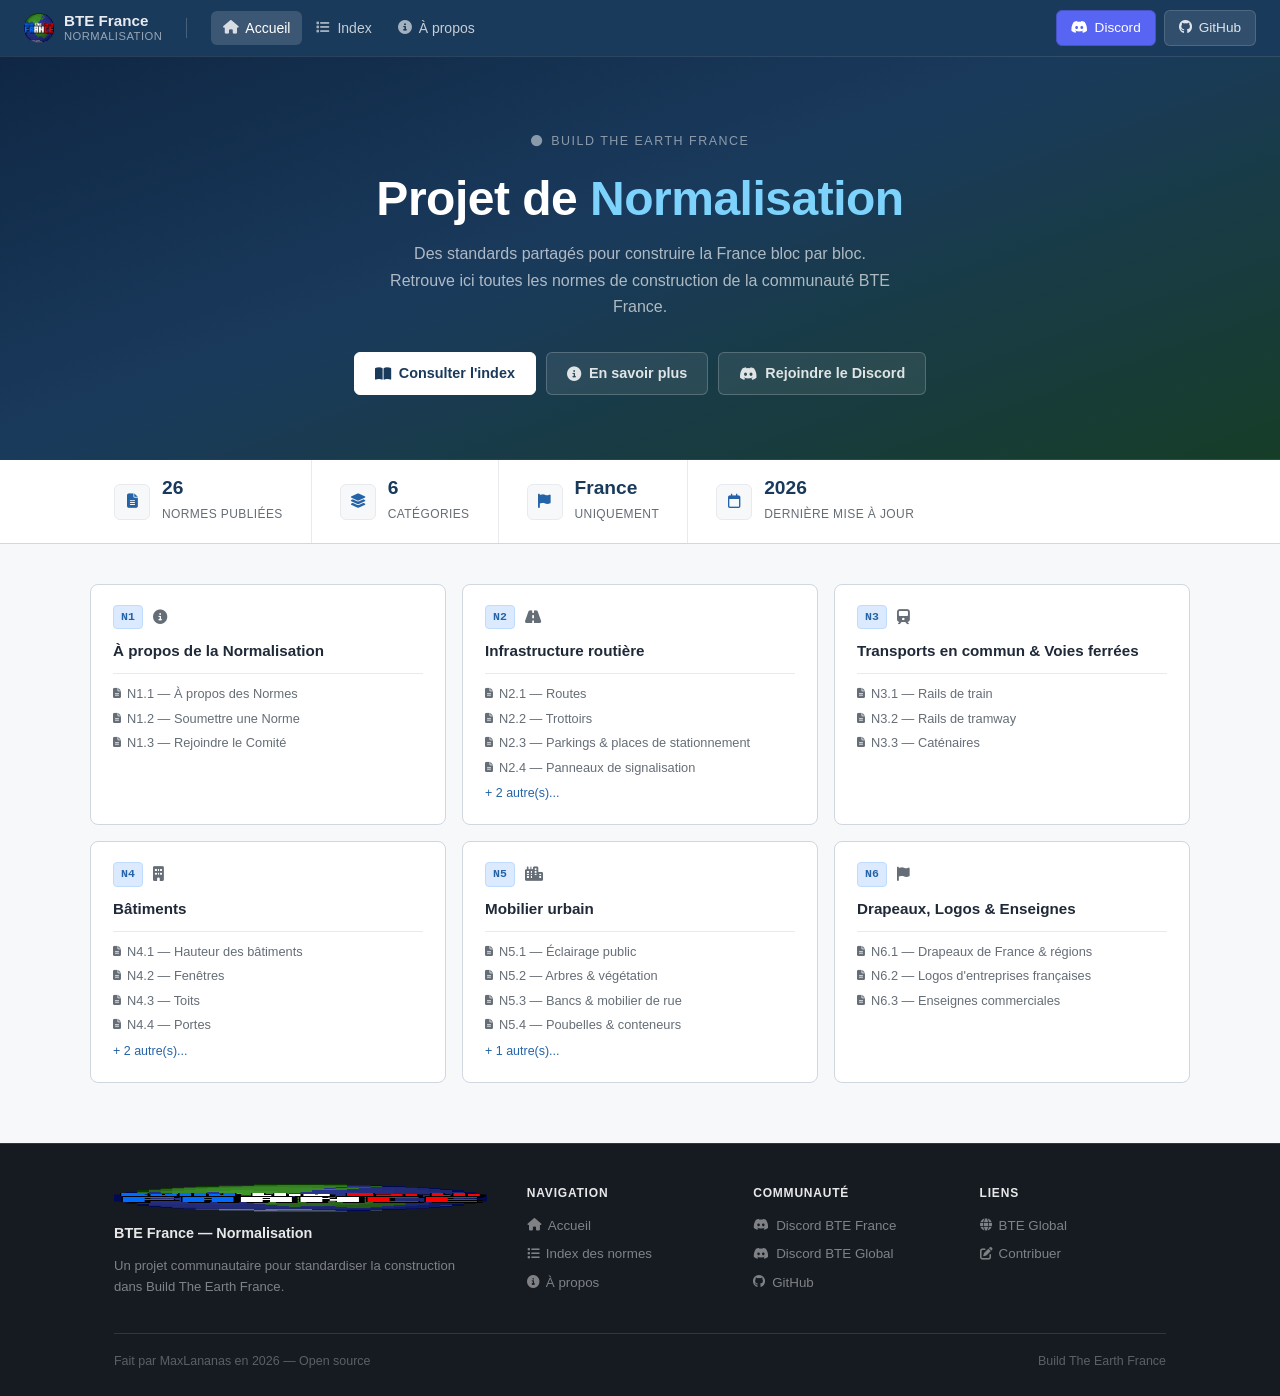
==== commit 25b84070: "Update index.html" ====
--- a/index.html
+++ b/index.html
@@ -131,7 +131,6 @@
     </div>
   </div>
 </footer>
-
 <script src="assets/js/main.js"></script>
 <script>
   (function () {
@@ -141,14 +140,22 @@
     NORMS_DATA.forEach(cat => {
       total += cat.items.length;
       const card = document.createElement('a');
-      card.href = url('norm-index.html') + '#' + cat.id;
+      card.href = pageUrl('norm-index.html') + '#' + cat.id;
       card.style.cssText = `
         display:block;background:#fff;border:1px solid var(--bordure);border-radius:var(--radius);
         padding:20px 22px;text-decoration:none;color:inherit;
         transition:box-shadow 0.15s,border-color 0.15s,transform 0.15s;
       `;
-      card.onmouseenter = () => { card.style.boxShadow = 'var(--ombre-md)'; card.style.borderColor = '#2563a8'; card.style.transform = 'translateY(-1px)'; };
-      card.onmouseleave = () => { card.style.boxShadow = ''; card.style.borderColor = 'var(--bordure)'; card.style.transform = ''; };
+      card.onmouseenter = () => {
+        card.style.boxShadow = 'var(--ombre-md)';
+        card.style.borderColor = '#2563a8';
+        card.style.transform = 'translateY(-1px)';
+      };
+      card.onmouseleave = () => {
+        card.style.boxShadow = '';
+        card.style.borderColor = 'var(--bordure)';
+        card.style.transform = '';
+      };
 
       card.innerHTML = `
         <div style="display:flex;align-items:center;gap:10px;margin-bottom:10px;">
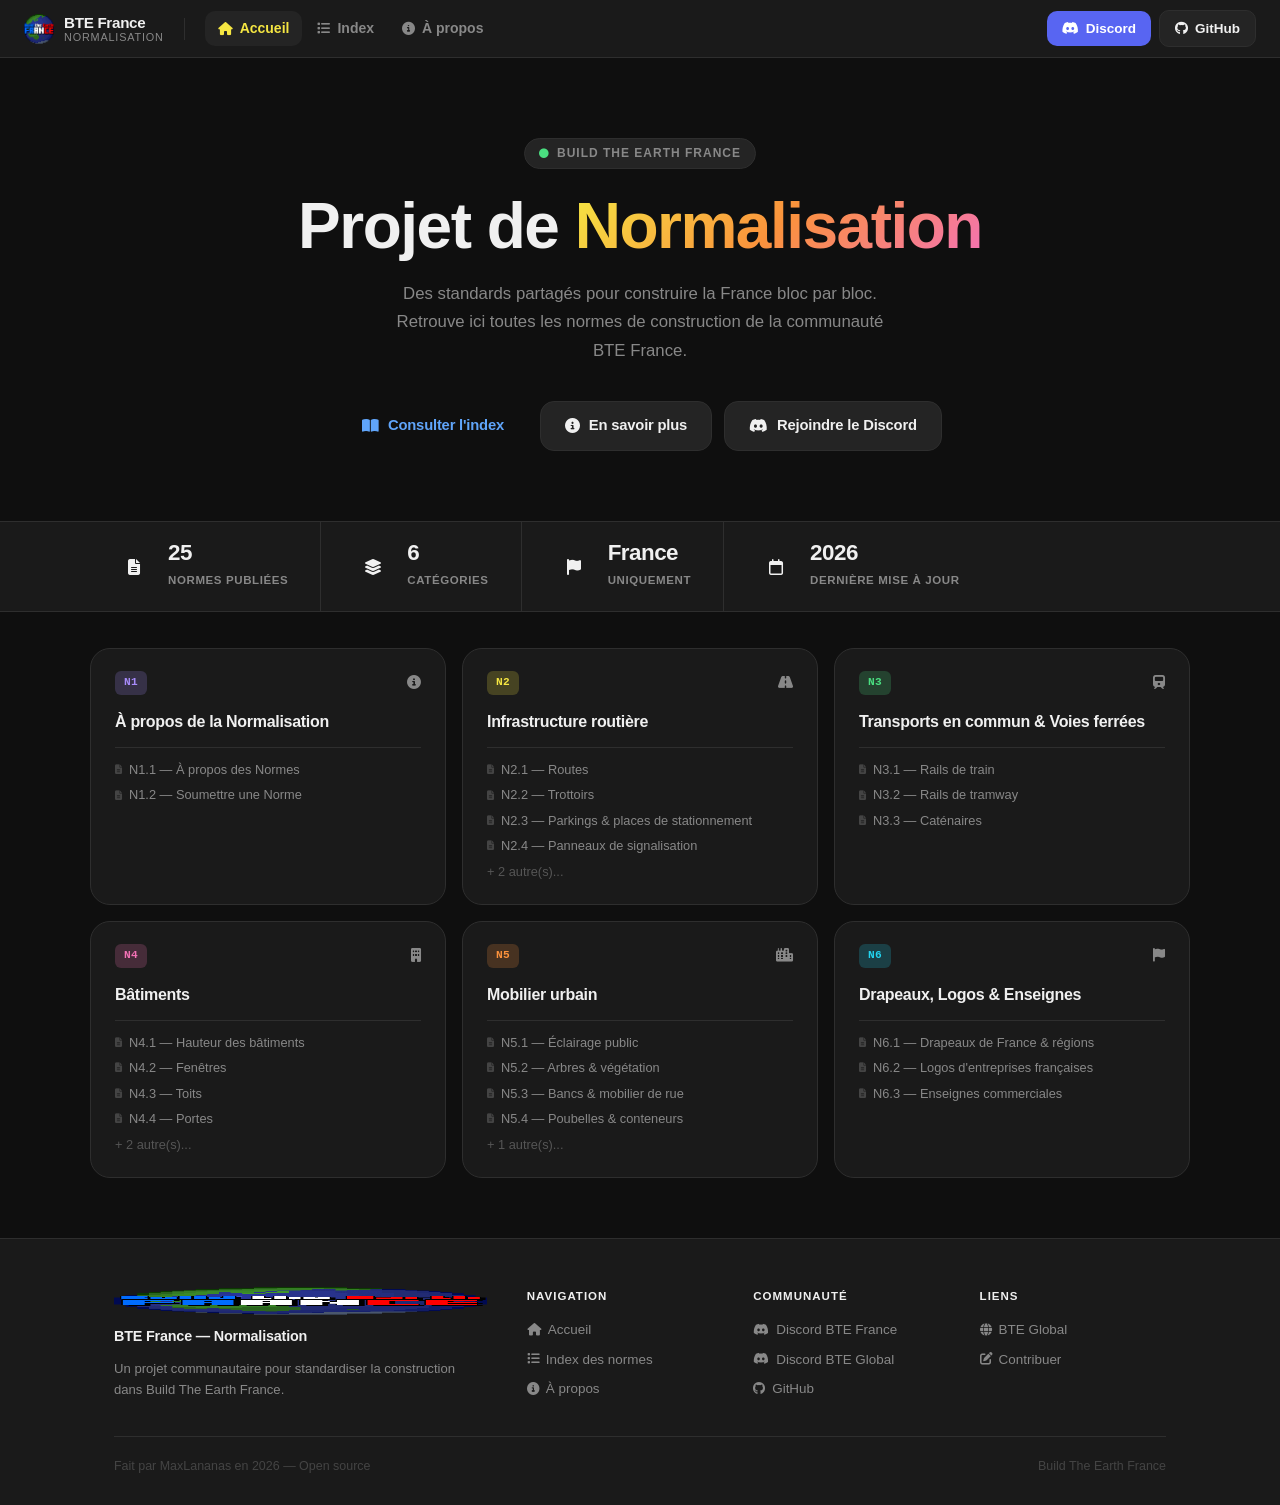
==== commit b9f448e3: "Refactor category card generation in index.html Refactor card creation logic and update event handli" ====
--- a/index.html
+++ b/index.html
@@ -134,45 +134,28 @@
 <script src="assets/js/main.js"></script>
 <script>
   (function () {
-    const grid = document.getElementById('cat-grid');
-    let total = 0;
+    var colors = ['c0','c1','c2','c3','c4','c5'];
+    var grid = document.getElementById('cat-grid');
+    var total = 0;
 
-    NORMS_DATA.forEach(cat => {
+    NORMS_DATA.forEach(function (cat, idx) {
       total += cat.items.length;
-      const card = document.createElement('a');
+      var c = colors[idx % colors.length];
+      var card = document.createElement('a');
       card.href = pageUrl('norm-index.html') + '#' + cat.id;
-      card.style.cssText = `
-        display:block;background:#fff;border:1px solid var(--bordure);border-radius:var(--radius);
-        padding:20px 22px;text-decoration:none;color:inherit;
-        transition:box-shadow 0.15s,border-color 0.15s,transform 0.15s;
-      `;
-      card.onmouseenter = () => {
-        card.style.boxShadow = 'var(--ombre-md)';
-        card.style.borderColor = '#2563a8';
-        card.style.transform = 'translateY(-1px)';
-      };
-      card.onmouseleave = () => {
-        card.style.boxShadow = '';
-        card.style.borderColor = 'var(--bordure)';
-        card.style.transform = '';
-      };
-
-      card.innerHTML = `
-        <div style="display:flex;align-items:center;gap:10px;margin-bottom:10px;">
-          <span style="font-family:SFMono-Regular,Consolas,monospace;font-size:0.72rem;font-weight:700;color:#2563a8;background:#dbeafe;padding:2px 7px;border-radius:4px;border:1px solid #bfdbfe;">${cat.id}</span>
-          <i class="${cat.icon}" style="color:var(--gris-texte);font-size:0.9rem;"></i>
-        </div>
-        <div style="font-size:0.95rem;font-weight:600;color:var(--texte);margin-bottom:10px;">${cat.title}</div>
-        <div style="border-top:1px solid var(--gris);padding-top:10px;display:flex;flex-direction:column;gap:4px;">
-          ${cat.items.slice(0, 4).map(i => `
-            <div style="font-size:0.8rem;color:var(--gris-texte);display:flex;align-items:center;gap:6px;">
-              <i class="fa-solid fa-file-lines" style="font-size:0.65rem;flex-shrink:0;"></i>
-              <span>${i.id} — ${i.title}</span>
-            </div>
-          `).join('')}
-          ${cat.items.length > 4 ? `<div style="font-size:0.78rem;color:var(--bleu-clair);margin-top:2px;">+ ${cat.items.length - 4} autre(s)...</div>` : ''}
-        </div>
-      `;
+      card.className = 'cat-card ' + c;
+      card.innerHTML =
+        '<div class="cat-card-top">'
+        + '<span class="cat-chip ' + c + '">' + cat.id + '</span>'
+        + '<i class="' + cat.icon + ' cat-card-icon"></i>'
+        + '</div>'
+        + '<h3>' + cat.title + '</h3>'
+        + '<div class="cat-card-items">'
+        + cat.items.slice(0, 4).map(function (i) {
+            return '<div class="cat-card-item"><i class="fa-solid fa-file-lines"></i><span>' + i.id + ' — ' + i.title + '</span></div>';
+          }).join('')
+        + (cat.items.length > 4 ? '<div class="cat-card-item" style="color:#555">+ ' + (cat.items.length - 4) + ' autre(s)...</div>' : '')
+        + '</div>';
       grid.appendChild(card);
     });
 
--- a/assets/css/style.css
+++ b/assets/css/style.css
@@ -5,54 +5,55 @@
 }
 
 :root {
-  --bleu: #1a3a5c;
-  --bleu-clair: #2563a8;
-  --bleu-hover: #1d4ed8;
-  --rouge: #c0392b;
-  --gris-clair: #f6f8fa;
-  --gris: #e8eaed;
-  --gris-moyen: #d0d7de;
-  --gris-texte: #656d76;
-  --texte: #1f2937;
-  --texte-leger: #374151;
-  --bordure: #d0d7de;
+  --jaune: #F5E642;
+  --vert: #4ADE80;
+  --violet: #A78BFA;
+  --rose: #F472B6;
+  --bleu: #60A5FA;
+  --orange: #FB923C;
+  --rouge: #F87171;
+  --cyan: #22D3EE;
+
+  --fond: #0f0f0f;
+  --fond2: #1a1a1a;
+  --fond3: #242424;
+  --bordure: #2e2e2e;
+  --texte: #f0f0f0;
+  --texte-muted: #888;
   --blanc: #ffffff;
-  --radius: 8px;
-  --radius-sm: 6px;
-  --transition: 0.15s ease;
-  --ombre: 0 1px 3px rgba(27,31,36,0.12);
-  --ombre-md: 0 3px 6px rgba(27,31,36,0.15);
+
+  --radius-xl: 28px;
+  --radius-lg: 20px;
+  --radius-md: 14px;
+  --radius-sm: 10px;
+  --transition: 0.18s ease;
 }
 
 html { scroll-behavior: smooth; }
 
 body {
-  font-family: -apple-system, BlinkMacSystemFont, 'Segoe UI', 'Noto Sans', Helvetica, Arial, sans-serif;
-  color: var(--texte);
-  background: var(--gris-clair);
+  font-family: -apple-system, BlinkMacSystemFont, 'Segoe UI', Roboto, sans-serif;
+  background: var(--fond);
+  color: var(--texte);
   line-height: 1.6;
-  -webkit-font-smoothing: antialiased;
   font-size: 15px;
-}
-
-a {
-  color: var(--bleu-clair);
-  text-decoration: none;
-}
-
+  min-height: 100vh;
+}
+
+a { color: var(--bleu); text-decoration: none; }
 a:hover { text-decoration: underline; }
 
 nav {
   position: sticky;
   top: 0;
   z-index: 200;
-  background: var(--bleu);
-  height: 56px;
+  background: var(--fond2);
+  border-bottom: 1px solid var(--bordure);
+  height: 58px;
   display: flex;
   align-items: center;
   padding: 0 24px;
-  gap: 24px;
-  box-shadow: 0 1px 0 rgba(255,255,255,0.1);
+  gap: 20px;
 }
 
 .nav-logo {
@@ -66,29 +67,30 @@
 .nav-logo img {
   height: 30px;
   width: auto;
-  border-radius: 4px;
+  border-radius: 8px;
 }
 
 .nav-logo-text {
   font-size: 0.95rem;
-  font-weight: 600;
-  color: rgba(255,255,255,0.9);
-  line-height: 1.2;
+  font-weight: 800;
+  color: var(--texte);
+  line-height: 1.15;
+  letter-spacing: -0.3px;
 }
 
 .nav-logo-text span {
   display: block;
-  font-size: 0.7rem;
-  font-weight: 400;
-  color: rgba(255,255,255,0.55);
+  font-size: 0.68rem;
+  font-weight: 500;
+  color: var(--texte-muted);
   text-transform: uppercase;
-  letter-spacing: 0.5px;
+  letter-spacing: 0.8px;
 }
 
 .nav-sep {
   width: 1px;
-  height: 20px;
-  background: rgba(255,255,255,0.2);
+  height: 22px;
+  background: var(--bordure);
   flex-shrink: 0;
 }
 
@@ -104,30 +106,27 @@
   display: flex;
   align-items: center;
   gap: 7px;
-  padding: 6px 12px;
+  padding: 6px 13px;
   border-radius: var(--radius-sm);
   font-size: 0.875rem;
-  font-weight: 500;
-  color: rgba(255,255,255,0.75);
+  font-weight: 600;
+  color: var(--texte-muted);
   text-decoration: none;
   transition: background var(--transition), color var(--transition);
 }
 
 .nav-links a:hover {
-  background: rgba(255,255,255,0.1);
-  color: white;
+  background: var(--fond3);
+  color: var(--texte);
   text-decoration: none;
 }
 
 .nav-links a.active {
-  background: rgba(255,255,255,0.15);
-  color: white;
-}
-
-.nav-links a i {
-  font-size: 0.85rem;
-  opacity: 0.8;
-}
+  background: var(--fond3);
+  color: var(--jaune);
+}
+
+.nav-links a i { font-size: 0.82rem; }
 
 .nav-right {
   display: flex;
@@ -140,134 +139,134 @@
   display: flex;
   align-items: center;
   gap: 7px;
-  padding: 6px 14px;
+  padding: 7px 15px;
   border-radius: var(--radius-sm);
-  font-size: 0.85rem;
-  font-weight: 500;
+  font-size: 0.845rem;
+  font-weight: 700;
   text-decoration: none;
   transition: all var(--transition);
-  border: 1px solid transparent;
-}
-
-.nav-btn-discord {
+  border: none;
+  cursor: pointer;
+}
+
+.nav-btn:hover { text-decoration: none; opacity: 0.88; transform: translateY(-1px); }
+
+.nav-btn-discord { background: #5865F2; color: white; }
+.nav-btn-github  { background: var(--fond3); color: var(--texte); border: 1px solid var(--bordure); }
+
+.hero {
+  padding: 80px 24px 70px;
+  text-align: center;
+  position: relative;
+  overflow: hidden;
+}
+
+.hero-bg {
+  position: absolute;
+  inset: 0;
+  background:
+    radial-gradient(ellipse 60% 50% at 20% 50%, rgba(167,139,250,0.18) 0%, transparent 60%),
+    radial-gradient(ellipse 50% 60% at 80% 30%, rgba(74,222,128,0.15) 0%, transparent 60%),
+    radial-gradient(ellipse 40% 40% at 60% 80%, rgba(245,230,66,0.12) 0%, transparent 55%);
+  pointer-events: none;
+}
+
+.hero-eyebrow {
+  display: inline-flex;
+  align-items: center;
+  gap: 7px;
+  background: var(--fond3);
+  border: 1px solid var(--bordure);
+  padding: 5px 14px;
+  border-radius: 50px;
+  font-size: 0.75rem;
+  font-weight: 700;
+  color: var(--texte-muted);
+  text-transform: uppercase;
+  letter-spacing: 1px;
+  margin-bottom: 22px;
+  position: relative;
+}
+
+.hero-eyebrow i { color: var(--vert); font-size: 0.6rem; }
+
+.hero h1 {
+  font-size: clamp(2.4rem, 6vw, 4rem);
+  font-weight: 900;
+  line-height: 1.1;
+  letter-spacing: -1.5px;
+  margin-bottom: 18px;
+  position: relative;
+}
+
+.hero h1 em {
+  font-style: normal;
+  background: linear-gradient(135deg, var(--jaune) 0%, var(--orange) 50%, var(--rose) 100%);
+  -webkit-background-clip: text;
+  -webkit-text-fill-color: transparent;
+  background-clip: text;
+}
+
+.hero-desc {
+  font-size: 1.05rem;
+  color: var(--texte-muted);
+  max-width: 500px;
+  margin: 0 auto 36px;
+  line-height: 1.7;
+  position: relative;
+}
+
+.hero-actions {
+  display: flex;
+  gap: 12px;
+  justify-content: center;
+  flex-wrap: wrap;
+  position: relative;
+}
+
+.btn {
+  display: inline-flex;
+  align-items: center;
+  gap: 9px;
+  padding: 12px 24px;
+  border-radius: var(--radius-md);
+  font-size: 0.925rem;
+  font-weight: 800;
+  text-decoration: none;
+  transition: all var(--transition);
+  cursor: pointer;
+  border: none;
+  letter-spacing: -0.2px;
+}
+
+.btn:hover { text-decoration: none; transform: translateY(-2px); }
+
+.btn-jaune {
+  background: var(--jaune);
+  color: #111;
+  box-shadow: 0 4px 20px rgba(245,230,66,0.35);
+}
+
+.btn-jaune:hover { box-shadow: 0 6px 28px rgba(245,230,66,0.5); }
+
+.btn-ghost {
+  background: var(--fond3);
+  color: var(--texte);
+  border: 1px solid var(--bordure);
+}
+
+.btn-ghost:hover { background: #2e2e2e; }
+
+.btn-discord {
   background: #5865F2;
   color: white;
-  border-color: #4752c4;
-}
-
-.nav-btn-discord:hover {
-  background: #4752c4;
-  color: white;
-  text-decoration: none;
-}
-
-.nav-btn-github {
-  background: rgba(255,255,255,0.1);
-  color: rgba(255,255,255,0.85);
-  border-color: rgba(255,255,255,0.15);
-}
-
-.nav-btn-github:hover {
-  background: rgba(255,255,255,0.18);
-  color: white;
-  text-decoration: none;
-}
-
-.hero {
-  background: linear-gradient(160deg, #0f2744 0%, #1a3a5c 45%, #163d28 100%);
-  color: white;
-  padding: 72px 24px 64px;
-  text-align: center;
-  border-bottom: 1px solid rgba(255,255,255,0.08);
-}
-
-.hero-eyebrow {
-  display: inline-flex;
-  align-items: center;
-  gap: 8px;
-  font-size: 0.78rem;
-  font-weight: 500;
-  text-transform: uppercase;
-  letter-spacing: 1.5px;
-  color: rgba(255,255,255,0.5);
-  margin-bottom: 18px;
-}
-
-.hero-eyebrow i {
-  font-size: 0.7rem;
-}
-
-.hero h1 {
-  font-size: clamp(1.9rem, 4.5vw, 3rem);
-  font-weight: 700;
-  line-height: 1.2;
-  margin-bottom: 14px;
-  letter-spacing: -0.5px;
-}
-
-.hero h1 em {
-  font-style: normal;
-  color: #7dd3fc;
-}
-
-.hero-desc {
-  font-size: 1rem;
-  color: rgba(255,255,255,0.65);
-  max-width: 520px;
-  margin: 0 auto 32px;
-  line-height: 1.65;
-}
-
-.hero-actions {
-  display: flex;
-  gap: 10px;
-  justify-content: center;
-  flex-wrap: wrap;
-}
-
-.btn {
-  display: inline-flex;
-  align-items: center;
-  gap: 8px;
-  padding: 9px 20px;
-  border-radius: var(--radius-sm);
-  font-size: 0.9rem;
-  font-weight: 600;
-  text-decoration: none;
-  transition: all var(--transition);
-  cursor: pointer;
-  border: 1px solid transparent;
-  white-space: nowrap;
-}
-
-.btn:hover { text-decoration: none; }
-
-.btn-white {
-  background: white;
-  color: var(--bleu);
-  border-color: white;
-}
-
-.btn-white:hover {
-  background: #f0f6ff;
-  color: var(--bleu);
-}
-
-.btn-ghost {
-  background: rgba(255,255,255,0.08);
-  color: rgba(255,255,255,0.85);
-  border-color: rgba(255,255,255,0.2);
-}
-
-.btn-ghost:hover {
-  background: rgba(255,255,255,0.14);
-  color: white;
+  box-shadow: 0 4px 20px rgba(88,101,242,0.35);
 }
 
 .stats-strip {
-  background: var(--blanc);
+  background: var(--fond2);
+  border-top: 1px solid var(--bordure);
   border-bottom: 1px solid var(--bordure);
-  padding: 0;
 }
 
 .stats-strip-inner {
@@ -276,49 +275,52 @@
   padding: 0 24px;
   display: flex;
   align-items: stretch;
+  flex-wrap: wrap;
 }
 
 .stat-item {
   display: flex;
   align-items: center;
-  gap: 12px;
-  padding: 18px 28px 18px 0;
-  margin-right: 28px;
-  border-right: 1px solid var(--gris);
-}
-
-.stat-item:last-child {
-  border-right: none;
-}
+  gap: 14px;
+  padding: 20px 32px 20px 0;
+  margin-right: 32px;
+  border-right: 1px solid var(--bordure);
+}
+
+.stat-item:last-child { border-right: none; }
 
 .stat-icon {
-  width: 36px;
-  height: 36px;
+  width: 40px;
+  height: 40px;
   border-radius: var(--radius-sm);
-  background: var(--gris-clair);
   display: flex;
   align-items: center;
   justify-content: center;
-  color: var(--bleu-clair);
-  font-size: 0.9rem;
+  font-size: 1rem;
   flex-shrink: 0;
-  border: 1px solid var(--gris);
-}
+}
+
+.stat-icon.y { background: rgba(245,230,66,0.15); color: var(--jaune); }
+.stat-icon.g { background: rgba(74,222,128,0.15); color: var(--vert); }
+.stat-icon.v { background: rgba(167,139,250,0.15); color: var(--violet); }
+.stat-icon.b { background: rgba(96,165,250,0.15); color: var(--bleu); }
 
 .stat-text strong {
   display: block;
-  font-size: 1.2rem;
-  font-weight: 700;
-  color: var(--bleu);
+  font-size: 1.4rem;
+  font-weight: 900;
+  color: var(--texte);
   line-height: 1;
   margin-bottom: 3px;
+  letter-spacing: -0.5px;
 }
 
 .stat-text span {
-  font-size: 0.75rem;
-  color: var(--gris-texte);
+  font-size: 0.72rem;
+  color: var(--texte-muted);
   text-transform: uppercase;
-  letter-spacing: 0.4px;
+  letter-spacing: 0.6px;
+  font-weight: 600;
 }
 
 .container {
@@ -327,55 +329,174 @@
   padding: 0 24px;
 }
 
-.page-body {
-  padding: 40px 0 60px;
-}
+.page-body { padding: 36px 0 60px; }
+
+.section-label {
+  font-size: 0.72rem;
+  font-weight: 800;
+  text-transform: uppercase;
+  letter-spacing: 1.5px;
+  color: var(--texte-muted);
+  margin-bottom: 20px;
+  display: flex;
+  align-items: center;
+  gap: 8px;
+}
+
+.section-label::after {
+  content: '';
+  flex: 1;
+  height: 1px;
+  background: var(--bordure);
+}
+
+.cat-grid {
+  display: grid;
+  grid-template-columns: repeat(auto-fill, minmax(320px, 1fr));
+  gap: 14px;
+}
+
+.cat-card {
+  background: var(--fond2);
+  border: 1px solid var(--bordure);
+  border-radius: var(--radius-lg);
+  padding: 22px 24px;
+  text-decoration: none;
+  color: var(--texte);
+  display: block;
+  transition: all var(--transition);
+  position: relative;
+  overflow: hidden;
+}
+
+.cat-card::before {
+  content: '';
+  position: absolute;
+  top: 0;
+  left: 0;
+  right: 0;
+  height: 3px;
+  border-radius: var(--radius-lg) var(--radius-lg) 0 0;
+  opacity: 0;
+  transition: opacity var(--transition);
+}
+
+.cat-card:hover {
+  border-color: #3e3e3e;
+  transform: translateY(-3px);
+  box-shadow: 0 12px 40px rgba(0,0,0,0.4);
+  text-decoration: none;
+  color: var(--texte);
+}
+
+.cat-card:hover::before { opacity: 1; }
+
+.cat-card.c0::before { background: linear-gradient(90deg, var(--violet), var(--bleu)); }
+.cat-card.c1::before { background: linear-gradient(90deg, var(--jaune), var(--orange)); }
+.cat-card.c2::before { background: linear-gradient(90deg, var(--vert), var(--cyan)); }
+.cat-card.c3::before { background: linear-gradient(90deg, var(--rose), var(--violet)); }
+.cat-card.c4::before { background: linear-gradient(90deg, var(--orange), var(--rouge)); }
+.cat-card.c5::before { background: linear-gradient(90deg, var(--cyan), var(--bleu)); }
+
+.cat-card-top {
+  display: flex;
+  align-items: center;
+  gap: 10px;
+  margin-bottom: 14px;
+}
+
+.cat-chip {
+  font-family: 'SFMono-Regular', Consolas, monospace;
+  font-size: 0.7rem;
+  font-weight: 800;
+  padding: 3px 9px;
+  border-radius: 6px;
+  letter-spacing: 0.3px;
+}
+
+.cat-chip.c0 { background: rgba(167,139,250,0.2); color: var(--violet); }
+.cat-chip.c1 { background: rgba(245,230,66,0.2); color: var(--jaune); }
+.cat-chip.c2 { background: rgba(74,222,128,0.2); color: var(--vert); }
+.cat-chip.c3 { background: rgba(244,114,182,0.2); color: var(--rose); }
+.cat-chip.c4 { background: rgba(251,146,60,0.2); color: var(--orange); }
+.cat-chip.c5 { background: rgba(34,211,238,0.2); color: var(--cyan); }
+
+.cat-card-icon {
+  margin-left: auto;
+  font-size: 0.85rem;
+  color: var(--texte-muted);
+}
+
+.cat-card h3 {
+  font-size: 1rem;
+  font-weight: 800;
+  margin-bottom: 12px;
+  letter-spacing: -0.3px;
+}
+
+.cat-card-items {
+  display: flex;
+  flex-direction: column;
+  gap: 5px;
+  border-top: 1px solid var(--bordure);
+  padding-top: 12px;
+}
+
+.cat-card-item {
+  font-size: 0.8rem;
+  color: var(--texte-muted);
+  display: flex;
+  align-items: center;
+  gap: 7px;
+}
+
+.cat-card-item i { font-size: 0.62rem; flex-shrink: 0; color: #444; }
 
 .wiki-layout {
   display: grid;
-  grid-template-columns: 240px 1fr;
-  gap: 28px;
+  grid-template-columns: 250px 1fr;
+  gap: 24px;
   align-items: start;
 }
 
 .wiki-sidebar {
   position: sticky;
-  top: 72px;
-  background: var(--blanc);
-  border: 1px solid var(--bordure);
-  border-radius: var(--radius);
+  top: 74px;
+  background: var(--fond2);
+  border: 1px solid var(--bordure);
+  border-radius: var(--radius-lg);
   overflow: hidden;
-  box-shadow: var(--ombre);
 }
 
 .sidebar-head {
-  padding: 12px 16px;
-  background: var(--gris-clair);
+  padding: 13px 18px;
+  background: var(--fond3);
   border-bottom: 1px solid var(--bordure);
-  font-size: 0.78rem;
-  font-weight: 600;
-  color: var(--gris-texte);
+  font-size: 0.72rem;
+  font-weight: 800;
+  color: var(--texte-muted);
   text-transform: uppercase;
-  letter-spacing: 0.8px;
+  letter-spacing: 1px;
   display: flex;
   align-items: center;
   gap: 8px;
 }
 
-.sidebar-head i { font-size: 0.75rem; }
+.sidebar-head i { font-size: 0.7rem; }
 
 .sidebar-list {
   list-style: none;
-  padding: 6px 0;
+  padding: 8px 0;
   max-height: calc(100vh - 200px);
   overflow-y: auto;
 }
 
 .sidebar-list li a {
   display: block;
-  padding: 7px 16px;
-  font-size: 0.84rem;
-  color: var(--texte-leger);
+  padding: 7px 18px;
+  font-size: 0.83rem;
+  font-weight: 500;
+  color: var(--texte-muted);
   text-decoration: none;
   border-left: 3px solid transparent;
   transition: all var(--transition);
@@ -383,109 +504,98 @@
 }
 
 .sidebar-list li a:hover {
-  background: var(--gris-clair);
-  color: var(--bleu);
-  border-left-color: var(--gris-moyen);
+  background: var(--fond3);
+  color: var(--texte);
+  border-left-color: var(--bordure);
   text-decoration: none;
 }
 
 .sidebar-list li a.active {
-  background: #dbeafe;
-  color: var(--bleu);
-  border-left-color: var(--bleu-clair);
-  font-weight: 500;
+  background: rgba(245,230,66,0.08);
+  color: var(--jaune);
+  border-left-color: var(--jaune);
+  font-weight: 700;
 }
 
 .sidebar-list li a.sub {
-  padding-left: 28px;
-  font-size: 0.8rem;
-  color: var(--gris-texte);
-}
-
-.sidebar-list li a.sub:hover {
-  color: var(--bleu);
+  padding-left: 30px;
+  font-size: 0.79rem;
 }
 
 .sidebar-section-label {
-  padding: 10px 16px 4px;
-  font-size: 0.7rem;
-  font-weight: 600;
+  padding: 10px 18px 4px;
+  font-size: 0.68rem;
+  font-weight: 700;
   text-transform: uppercase;
   letter-spacing: 0.8px;
-  color: var(--gris-texte);
+  color: #444;
   display: block;
 }
 
-.wiki-main {
-  min-width: 0;
-}
+.wiki-main { min-width: 0; }
 
 .wiki-article {
-  background: var(--blanc);
-  border: 1px solid var(--bordure);
-  border-radius: var(--radius);
+  background: var(--fond2);
+  border: 1px solid var(--bordure);
+  border-radius: var(--radius-lg);
   overflow: hidden;
-  box-shadow: var(--ombre);
 }
 
 .article-header {
-  padding: 24px 32px 20px;
+  padding: 28px 32px 24px;
   border-bottom: 1px solid var(--bordure);
-  background: var(--blanc);
+  background: var(--fond3);
 }
 
 .article-breadcrumb {
   display: flex;
   align-items: center;
   gap: 6px;
-  font-size: 0.8rem;
-  color: var(--gris-texte);
-  margin-bottom: 12px;
+  font-size: 0.78rem;
+  color: var(--texte-muted);
+  margin-bottom: 14px;
   flex-wrap: wrap;
 }
 
 .article-breadcrumb a {
-  color: var(--gris-texte);
-  text-decoration: none;
-}
-
-.article-breadcrumb a:hover {
-  color: var(--bleu-clair);
-  text-decoration: underline;
-}
-
-.article-breadcrumb i {
-  font-size: 0.65rem;
-  color: var(--gris-moyen);
-}
+  color: var(--texte-muted);
+  text-decoration: none;
+  transition: color var(--transition);
+}
+
+.article-breadcrumb a:hover { color: var(--texte); text-decoration: none; }
+
+.article-breadcrumb i { font-size: 0.6rem; color: #333; }
 
 .article-id {
-  font-family: 'SFMono-Regular', Consolas, 'Liberation Mono', Menlo, monospace;
-  font-size: 0.75rem;
-  color: var(--gris-texte);
-  background: var(--gris-clair);
+  font-family: 'SFMono-Regular', Consolas, monospace;
+  font-size: 0.72rem;
+  font-weight: 700;
+  color: var(--texte-muted);
+  background: var(--fond);
+  border: 1px solid var(--bordure);
   padding: 2px 8px;
-  border-radius: 4px;
-  border: 1px solid var(--bordure);
+  border-radius: 6px;
   display: inline-block;
   margin-bottom: 10px;
 }
 
 .article-header h1 {
-  font-size: 1.65rem;
-  font-weight: 700;
-  color: var(--texte);
-  margin-bottom: 12px;
-  line-height: 1.25;
+  font-size: 1.75rem;
+  font-weight: 900;
+  color: var(--texte);
+  margin-bottom: 14px;
+  line-height: 1.2;
+  letter-spacing: -0.5px;
 }
 
 .article-meta {
   display: flex;
   align-items: center;
-  gap: 16px;
+  gap: 14px;
   flex-wrap: wrap;
-  font-size: 0.8rem;
-  color: var(--gris-texte);
+  font-size: 0.79rem;
+  color: var(--texte-muted);
 }
 
 .article-meta span {
@@ -494,67 +604,66 @@
   gap: 5px;
 }
 
-.article-meta i { font-size: 0.75rem; }
+.article-meta i { font-size: 0.72rem; }
 
 .badge {
   display: inline-flex;
   align-items: center;
-  gap: 4px;
-  padding: 2px 8px;
-  border-radius: 20px;
-  font-size: 0.72rem;
-  font-weight: 600;
-  letter-spacing: 0.2px;
-}
-
-.badge-green { background: #dafbe1; color: #1a7f37; border: 1px solid #aceebb; }
-.badge-orange { background: #fff3cd; color: #9a6700; border: 1px solid #f0cd76; }
-.badge-red { background: #ffebe9; color: #cf222e; border: 1px solid #ffcecb; }
-.badge-blue { background: #ddf4ff; color: #0969da; border: 1px solid #b6e3ff; }
-.badge-grey { background: var(--gris-clair); color: var(--gris-texte); border: 1px solid var(--bordure); }
+  gap: 5px;
+  padding: 3px 10px;
+  border-radius: 50px;
+  font-size: 0.7rem;
+  font-weight: 800;
+  letter-spacing: 0.3px;
+}
+
+.badge-green  { background: rgba(74,222,128,0.15);  color: var(--vert); }
+.badge-orange { background: rgba(251,146,60,0.15);  color: var(--orange); }
+.badge-red    { background: rgba(248,113,113,0.15); color: var(--rouge); }
+.badge-grey   { background: var(--fond3); color: var(--texte-muted); }
 
 .article-body {
-  padding: 28px 32px 32px;
+  padding: 32px;
 }
 
 .article-body h2 {
   font-size: 1.2rem;
-  font-weight: 600;
-  color: var(--texte);
-  margin: 28px 0 10px;
-  padding-bottom: 8px;
+  font-weight: 800;
+  color: var(--texte);
+  margin: 32px 0 12px;
+  padding-bottom: 10px;
   border-bottom: 1px solid var(--bordure);
-  line-height: 1.3;
+  letter-spacing: -0.3px;
 }
 
 .article-body h2:first-child { margin-top: 0; }
 
 .article-body h3 {
   font-size: 1rem;
-  font-weight: 600;
-  color: var(--texte);
-  margin: 20px 0 8px;
+  font-weight: 700;
+  color: var(--texte);
+  margin: 22px 0 8px;
 }
 
 .article-body h4 {
-  font-size: 0.9rem;
-  font-weight: 600;
-  color: var(--gris-texte);
+  font-size: 0.85rem;
+  font-weight: 700;
+  color: var(--texte-muted);
   margin: 16px 0 6px;
   text-transform: uppercase;
   letter-spacing: 0.5px;
 }
 
 .article-body p {
-  color: var(--texte-leger);
+  color: #c0c0c0;
   margin-bottom: 14px;
-  line-height: 1.75;
+  line-height: 1.78;
 }
 
 .article-body ul,
 .article-body ol {
   margin: 0 0 14px 22px;
-  color: var(--texte-leger);
+  color: #c0c0c0;
 }
 
 .article-body li {
@@ -564,26 +673,29 @@
 
 .article-body strong { color: var(--texte); }
 
+.article-body a { color: var(--bleu); }
+.article-body a:hover { color: var(--cyan); }
+
 .article-body code {
-  font-family: 'SFMono-Regular', Consolas, 'Liberation Mono', Menlo, monospace;
+  font-family: 'SFMono-Regular', Consolas, monospace;
   font-size: 0.82em;
-  background: var(--gris-clair);
-  padding: 2px 5px;
-  border-radius: 4px;
-  border: 1px solid var(--bordure);
-  color: var(--rouge);
+  background: var(--fond);
+  padding: 2px 6px;
+  border-radius: 5px;
+  border: 1px solid var(--bordure);
+  color: var(--jaune);
 }
 
 .article-body pre {
-  background: #161b22;
-  color: #e6edf3;
-  padding: 18px 22px;
-  border-radius: var(--radius-sm);
+  background: #0a0a0a;
+  color: #e0e0e0;
+  padding: 20px 22px;
+  border-radius: var(--radius-md);
   overflow-x: auto;
   margin: 0 0 16px;
-  border: 1px solid #30363d;
-  font-family: 'SFMono-Regular', Consolas, 'Liberation Mono', Menlo, monospace;
-  font-size: 0.85rem;
+  border: 1px solid var(--bordure);
+  font-family: 'SFMono-Regular', Consolas, monospace;
+  font-size: 0.84rem;
   line-height: 1.65;
 }
 
@@ -605,70 +717,69 @@
 }
 
 .article-body th {
-  background: var(--gris-clair);
-  padding: 8px 14px;
+  background: var(--fond3);
+  padding: 9px 14px;
   text-align: left;
-  font-weight: 600;
-  border: 1px solid var(--bordure);
-  color: var(--texte);
-  font-size: 0.82rem;
+  font-weight: 700;
+  border: 1px solid var(--bordure);
+  color: var(--texte);
+  font-size: 0.8rem;
   white-space: nowrap;
 }
 
 .article-body td {
-  padding: 8px 14px;
-  border: 1px solid var(--bordure);
-  color: var(--texte-leger);
+  padding: 9px 14px;
+  border: 1px solid var(--bordure);
+  color: #c0c0c0;
   vertical-align: top;
 }
 
-.article-body tr:nth-child(even) td { background: var(--gris-clair); }
+.article-body tr:nth-child(even) td { background: rgba(255,255,255,0.02); }
 
 .callout {
   display: flex;
-  gap: 12px;
-  padding: 14px 16px;
-  border-radius: var(--radius-sm);
+  gap: 13px;
+  padding: 15px 18px;
+  border-radius: var(--radius-md);
   margin-bottom: 16px;
   border: 1px solid;
   font-size: 0.875rem;
   line-height: 1.6;
 }
 
-.callout-ico {
-  flex-shrink: 0;
-  font-size: 0.9rem;
-  margin-top: 1px;
-}
+.callout-ico { flex-shrink: 0; font-size: 0.9rem; margin-top: 2px; }
 
 .callout-content strong {
   display: block;
   margin-bottom: 3px;
   font-size: 0.85rem;
-}
+  font-weight: 700;
+}
+
+.callout-content p { margin: 0; color: inherit; }
 
 .callout.info {
-  background: #ddf4ff;
-  border-color: #54aeff;
-  color: #0969da;
+  background: rgba(96,165,250,0.08);
+  border-color: rgba(96,165,250,0.3);
+  color: #93c5fd;
 }
 
 .callout.warning {
-  background: #fff3cd;
-  border-color: #f0cd76;
-  color: #9a6700;
+  background: rgba(251,146,60,0.08);
+  border-color: rgba(251,146,60,0.3);
+  color: #fdba74;
 }
 
 .callout.tip {
-  background: #dafbe1;
-  border-color: #56d364;
-  color: #1a7f37;
+  background: rgba(74,222,128,0.08);
+  border-color: rgba(74,222,128,0.3);
+  color: #86efac;
 }
 
 .callout.danger {
-  background: #ffebe9;
-  border-color: #ff7b72;
-  color: #b91c1c;
+  background: rgba(248,113,113,0.08);
+  border-color: rgba(248,113,113,0.3);
+  color: #fca5a5;
 }
 
 .img-grid {
@@ -681,9 +792,9 @@
 .img-grid figure {
   margin: 0;
   border: 1px solid var(--bordure);
-  border-radius: var(--radius-sm);
+  border-radius: var(--radius-md);
   overflow: hidden;
-  background: var(--gris-clair);
+  background: var(--fond3);
 }
 
 .img-grid figure img {
@@ -695,8 +806,8 @@
 
 .img-grid figcaption {
   padding: 7px 10px;
-  font-size: 0.76rem;
-  color: var(--gris-texte);
+  font-size: 0.75rem;
+  color: var(--texte-muted);
   border-top: 1px solid var(--bordure);
 }
 
@@ -707,196 +818,192 @@
 }
 
 .authors-block h4 {
-  font-size: 0.75rem;
+  font-size: 0.7rem;
+  font-weight: 700;
+  text-transform: uppercase;
+  letter-spacing: 1px;
+  color: var(--texte-muted);
+  margin-bottom: 10px;
+}
+
+.author-chips { display: flex; flex-wrap: wrap; gap: 7px; }
+
+.author-chip {
+  display: flex;
+  align-items: center;
+  gap: 7px;
+  padding: 5px 12px 5px 6px;
+  background: var(--fond3);
+  border: 1px solid var(--bordure);
+  border-radius: 50px;
+  font-size: 0.8rem;
+  color: var(--texte);
+  font-weight: 600;
+}
+
+.author-chip .ava {
+  width: 22px;
+  height: 22px;
+  border-radius: 50%;
+  background: linear-gradient(135deg, var(--violet), var(--bleu));
+  display: flex;
+  align-items: center;
+  justify-content: center;
+  font-size: 0.62rem;
+  color: white;
+  font-weight: 800;
+  flex-shrink: 0;
+}
+
+.article-nav {
+  display: flex;
+  gap: 12px;
+  margin-top: 20px;
+}
+
+.art-nav-btn {
+  flex: 1;
+  display: flex;
+  align-items: center;
+  gap: 12px;
+  padding: 14px 18px;
+  border: 1px solid var(--bordure);
+  border-radius: var(--radius-md);
+  background: var(--fond2);
+  text-decoration: none;
+  color: var(--texte-muted);
+  transition: all var(--transition);
+  font-size: 0.85rem;
+}
+
+.art-nav-btn:hover {
+  border-color: #3e3e3e;
+  color: var(--texte);
+  background: var(--fond3);
+  text-decoration: none;
+  transform: translateY(-1px);
+}
+
+.art-nav-btn.next { justify-content: flex-end; text-align: right; }
+
+.art-nav-btn i { color: #444; font-size: 0.85rem; flex-shrink: 0; }
+.art-nav-btn:hover i { color: var(--jaune); }
+
+.art-nav-btn small {
+  display: block;
+  font-size: 0.7rem;
+  color: #444;
   font-weight: 600;
   text-transform: uppercase;
-  letter-spacing: 0.8px;
-  color: var(--gris-texte);
-  margin-bottom: 10px;
-}
-
-.author-chips {
-  display: flex;
-  flex-wrap: wrap;
-  gap: 7px;
-}
-
-.author-chip {
-  display: flex;
-  align-items: center;
-  gap: 7px;
-  padding: 4px 10px 4px 6px;
-  background: var(--gris-clair);
-  border: 1px solid var(--bordure);
-  border-radius: 20px;
-  font-size: 0.8rem;
-  color: var(--texte-leger);
-}
-
-.author-chip .ava {
-  width: 20px;
-  height: 20px;
-  border-radius: 50%;
-  background: var(--bleu);
-  display: flex;
-  align-items: center;
-  justify-content: center;
-  font-size: 0.6rem;
-  color: white;
-  font-weight: 700;
-  flex-shrink: 0;
-}
-
-.article-nav {
-  display: flex;
-  gap: 12px;
-  margin-top: 24px;
-}
-
-.art-nav-btn {
-  flex: 1;
-  display: flex;
-  align-items: center;
-  gap: 10px;
-  padding: 12px 16px;
-  border: 1px solid var(--bordure);
-  border-radius: var(--radius-sm);
-  background: var(--blanc);
-  text-decoration: none;
-  color: var(--texte-leger);
-  transition: all var(--transition);
-  font-size: 0.85rem;
-}
-
-.art-nav-btn:hover {
-  border-color: var(--bleu-clair);
-  color: var(--bleu);
-  background: #f0f6ff;
-  text-decoration: none;
-}
-
-.art-nav-btn.next {
-  justify-content: flex-end;
-  text-align: right;
-}
-
-.art-nav-btn i { color: var(--gris-texte); font-size: 0.85rem; }
-.art-nav-btn:hover i { color: var(--bleu-clair); }
-
-.art-nav-btn small {
-  display: block;
-  font-size: 0.72rem;
-  color: var(--gris-texte);
-  margin-bottom: 1px;
+  letter-spacing: 0.5px;
+  margin-bottom: 2px;
 }
 
 .art-nav-btn strong {
   display: block;
   font-size: 0.875rem;
-  font-weight: 500;
+  font-weight: 700;
+  color: var(--texte);
 }
 
 .index-page-layout {
   display: grid;
   grid-template-columns: 220px 1fr;
-  gap: 28px;
+  gap: 24px;
   align-items: start;
 }
 
 .index-toc {
   position: sticky;
-  top: 72px;
-  background: var(--blanc);
-  border: 1px solid var(--bordure);
-  border-radius: var(--radius);
+  top: 74px;
+  background: var(--fond2);
+  border: 1px solid var(--bordure);
+  border-radius: var(--radius-lg);
   overflow: hidden;
-  box-shadow: var(--ombre);
 }
 
 .index-toc-head {
-  padding: 10px 14px;
-  background: var(--gris-clair);
+  padding: 12px 16px;
+  background: var(--fond3);
   border-bottom: 1px solid var(--bordure);
-  font-size: 0.75rem;
+  font-size: 0.72rem;
+  font-weight: 800;
+  color: var(--texte-muted);
+  text-transform: uppercase;
+  letter-spacing: 1px;
+}
+
+.index-toc-list { list-style: none; padding: 8px 0; }
+
+.index-toc-list li a {
+  display: flex;
+  align-items: center;
+  gap: 8px;
+  padding: 7px 16px;
+  font-size: 0.83rem;
   font-weight: 600;
-  color: var(--gris-texte);
-  text-transform: uppercase;
-  letter-spacing: 0.8px;
-}
-
-.index-toc-list {
-  list-style: none;
-  padding: 6px 0;
-}
-
-.index-toc-list li a {
-  display: flex;
-  align-items: center;
-  gap: 8px;
-  padding: 7px 14px;
-  font-size: 0.83rem;
-  color: var(--texte-leger);
+  color: var(--texte-muted);
   text-decoration: none;
   transition: all var(--transition);
 }
 
 .index-toc-list li a:hover {
-  background: var(--gris-clair);
-  color: var(--bleu);
-  text-decoration: none;
-}
-
-.index-toc-list li a i { font-size: 0.8rem; color: var(--gris-texte); width: 14px; }
-
-.index-main {
-  min-width: 0;
-}
+  background: var(--fond3);
+  color: var(--texte);
+  text-decoration: none;
+}
+
+.index-toc-list li a i { font-size: 0.78rem; width: 14px; }
+
+.index-main { min-width: 0; }
 
 .index-search {
-  margin-bottom: 24px;
+  margin-bottom: 20px;
   position: relative;
 }
 
 .index-search i {
   position: absolute;
-  left: 14px;
+  left: 16px;
   top: 50%;
   transform: translateY(-50%);
-  color: var(--gris-texte);
+  color: var(--texte-muted);
   font-size: 0.85rem;
   pointer-events: none;
 }
 
 .index-search input {
   width: 100%;
-  padding: 10px 16px 10px 40px;
-  border: 1px solid var(--bordure);
-  border-radius: var(--radius-sm);
+  padding: 12px 16px 12px 44px;
+  border: 1px solid var(--bordure);
+  border-radius: var(--radius-md);
   font-size: 0.9rem;
   font-family: inherit;
-  color: var(--texte);
-  background: var(--blanc);
+  font-weight: 600;
+  color: var(--texte);
+  background: var(--fond2);
   outline: none;
   transition: border-color var(--transition), box-shadow var(--transition);
 }
 
+.index-search input::placeholder { color: var(--texte-muted); }
+
 .index-search input:focus {
-  border-color: var(--bleu-clair);
-  box-shadow: 0 0 0 3px rgba(37,99,168,0.1);
+  border-color: var(--jaune);
+  box-shadow: 0 0 0 3px rgba(245,230,66,0.1);
 }
 
 .index-section {
-  background: var(--blanc);
-  border: 1px solid var(--bordure);
-  border-radius: var(--radius);
+  background: var(--fond2);
+  border: 1px solid var(--bordure);
+  border-radius: var(--radius-lg);
   overflow: hidden;
-  margin-bottom: 16px;
-  box-shadow: var(--ombre);
+  margin-bottom: 14px;
 }
 
 .index-section-head {
   padding: 14px 20px;
-  background: var(--gris-clair);
+  background: var(--fond3);
   border-bottom: 1px solid var(--bordure);
   display: flex;
   align-items: center;
@@ -905,87 +1012,82 @@
 
 .index-section-num {
   font-family: 'SFMono-Regular', Consolas, monospace;
-  font-size: 0.72rem;
-  font-weight: 700;
-  color: var(--bleu-clair);
-  background: #dbeafe;
-  padding: 2px 7px;
-  border-radius: 4px;
-  border: 1px solid #bfdbfe;
+  font-size: 0.7rem;
+  font-weight: 800;
+  padding: 2px 8px;
+  border-radius: 5px;
   letter-spacing: 0.3px;
 }
 
 .index-section-head h3 {
   font-size: 0.95rem;
-  font-weight: 600;
+  font-weight: 800;
   color: var(--texte);
   margin: 0;
+  letter-spacing: -0.2px;
 }
 
 .index-section-head i {
   margin-left: auto;
-  color: var(--gris-texte);
-  font-size: 0.8rem;
-}
-
-.index-list {
-  list-style: none;
-}
-
-.index-list li {
-  border-bottom: 1px solid var(--gris);
-}
-
+  color: var(--texte-muted);
+  font-size: 0.85rem;
+}
+
+.index-list { list-style: none; }
+
+.index-list li { border-bottom: 1px solid var(--bordure); }
 .index-list li:last-child { border-bottom: none; }
 
 .index-list li a {
   display: flex;
   align-items: center;
   gap: 12px;
-  padding: 11px 20px;
+  padding: 12px 20px;
   font-size: 0.875rem;
-  color: var(--texte-leger);
-  text-decoration: none;
-  transition: background var(--transition);
+  font-weight: 600;
+  color: var(--texte-muted);
+  text-decoration: none;
+  transition: all var(--transition);
 }
 
 .index-list li a:hover {
-  background: var(--gris-clair);
-  color: var(--bleu);
-  text-decoration: none;
-}
-
-.index-list li a .norm-num {
+  background: var(--fond3);
+  color: var(--texte);
+  text-decoration: none;
+}
+
+.norm-num {
   font-family: 'SFMono-Regular', Consolas, monospace;
-  font-size: 0.75rem;
-  color: var(--gris-texte);
+  font-size: 0.72rem;
+  color: #444;
   min-width: 44px;
   flex-shrink: 0;
-}
-
-.index-list li a .norm-arrow {
+  font-weight: 700;
+}
+
+.norm-arrow {
   margin-left: auto;
-  color: var(--gris-moyen);
-  font-size: 0.75rem;
+  color: #333;
+  font-size: 0.72rem;
   transition: transform var(--transition), color var(--transition);
 }
 
 .index-list li a:hover .norm-arrow {
-  color: var(--bleu-clair);
+  color: var(--jaune);
   transform: translateX(3px);
 }
 
 .loading-state {
   padding: 60px 24px;
   text-align: center;
-  color: var(--gris-texte);
+  color: var(--texte-muted);
 }
 
 .spinner {
   width: 32px;
   height: 32px;
-  border: 3px solid var(--gris);
-  border-top-color: var(--bleu-clair);
+  border: 3px solid var(--bordure);
+  border-top-color: var(--jaune);
   border-radius: 50%;
   animation: spin 0.7s linear infinite;
   margin: 0 auto 14px;
@@ -1000,29 +1102,29 @@
 
 .error-state i {
   font-size: 2rem;
-  color: var(--gris-moyen);
+  color: var(--texte-muted);
   margin-bottom: 14px;
   display: block;
 }
 
 .error-state h3 {
   font-size: 1rem;
-  font-weight: 600;
+  font-weight: 800;
   color: var(--texte);
   margin-bottom: 8px;
 }
 
 .error-state p {
   font-size: 0.875rem;
-  color: var(--gris-texte);
+  color: var(--texte-muted);
+  line-height: 1.6;
 }
 
 footer {
-  background: #161b22;
-  color: rgba(255,255,255,0.7);
-  padding: 40px 0 24px;
+  background: var(--fond2);
+  border-top: 1px solid var(--bordure);
+  padding: 48px 0 28px;
   margin-top: 0;
-  border-top: 1px solid #30363d;
 }
 
 .footer-inner {
@@ -1038,50 +1140,44 @@
   margin-bottom: 36px;
 }
 
-.footer-brand {
-  display: flex;
-  flex-direction: column;
-  gap: 10px;
-}
-
-.footer-brand img {
-  height: 28px;
-  width: auto;
-  border-radius: 4px;
-}
+.footer-brand { display: flex; flex-direction: column; gap: 10px; }
+
+.footer-brand img { height: 28px; width: auto; border-radius: 6px; }
 
 .footer-brand-name {
   font-size: 0.9rem;
-  font-weight: 600;
-  color: rgba(255,255,255,0.9);
+  font-weight: 800;
+  color: var(--texte);
+  letter-spacing: -0.2px;
 }
 
 .footer-brand p {
   font-size: 0.82rem;
-  color: rgba(255,255,255,0.45);
+  color: var(--texte-muted);
   line-height: 1.6;
   margin: 0;
 }
 
 .footer-col h4 {
-  font-size: 0.75rem;
-  font-weight: 600;
+  font-size: 0.72rem;
+  font-weight: 800;
   text-transform: uppercase;
-  letter-spacing: 0.8px;
-  color: rgba(255,255,255,0.9);
-  margin-bottom: 12px;
+  letter-spacing: 1px;
+  color: var(--texte);
+  margin-bottom: 14px;
 }
 
 .footer-col ul {
   list-style: none;
   display: flex;
   flex-direction: column;
-  gap: 7px;
+  gap: 8px;
 }
 
 .footer-col a {
-  font-size: 0.835rem;
-  color: rgba(255,255,255,0.45);
+  font-size: 0.84rem;
+  font-weight: 500;
+  color: var(--texte-muted);
   text-decoration: none;
   display: flex;
   align-items: center;
@@ -1090,48 +1186,37 @@
 }
 
 .footer-col a i { font-size: 0.78rem; }
-
-.footer-col a:hover {
-  color: rgba(255,255,255,0.85);
-  text-decoration: none;
-}
+.footer-col a:hover { color: var(--texte); text-decoration: none; }
 
 .footer-bottom {
-  border-top: 1px solid #30363d;
-  padding-top: 18px;
+  border-top: 1px solid var(--bordure);
+  padding-top: 20px;
   display: flex;
   justify-content: space-between;
   align-items: center;
   font-size: 0.78rem;
-  color: rgba(255,255,255,0.3);
+  color: #444;
   flex-wrap: wrap;
   gap: 8px;
+  font-weight: 500;
 }
 
 @media (max-width: 960px) {
   .wiki-layout,
-  .index-page-layout {
-    grid-template-columns: 1fr;
-  }
-
+  .index-page-layout { grid-template-columns: 1fr; }
   .wiki-sidebar,
-  .index-toc {
-    position: static;
-  }
-
-  .footer-grid {
-    grid-template-columns: 1fr 1fr;
-  }
+  .index-toc { position: static; }
+  .footer-grid { grid-template-columns: 1fr 1fr; }
 }
 
 @media (max-width: 640px) {
-  nav { padding: 0 16px; gap: 12px; }
+  nav { padding: 0 16px; }
   .container { padding: 0 16px; }
-  .hero { padding: 48px 16px 44px; }
+  .hero { padding: 56px 16px 52px; }
   .article-body { padding: 20px 18px 24px; }
-  .article-header { padding: 18px 18px 16px; }
+  .article-header { padding: 20px 18px 18px; }
   .footer-grid { grid-template-columns: 1fr; }
   .article-nav { flex-direction: column; }
-  .stats-strip-inner { flex-wrap: wrap; gap: 0; }
+  .stats-strip-inner { flex-wrap: wrap; }
   .stat-item { padding: 14px 16px 14px 0; margin-right: 16px; }
 }
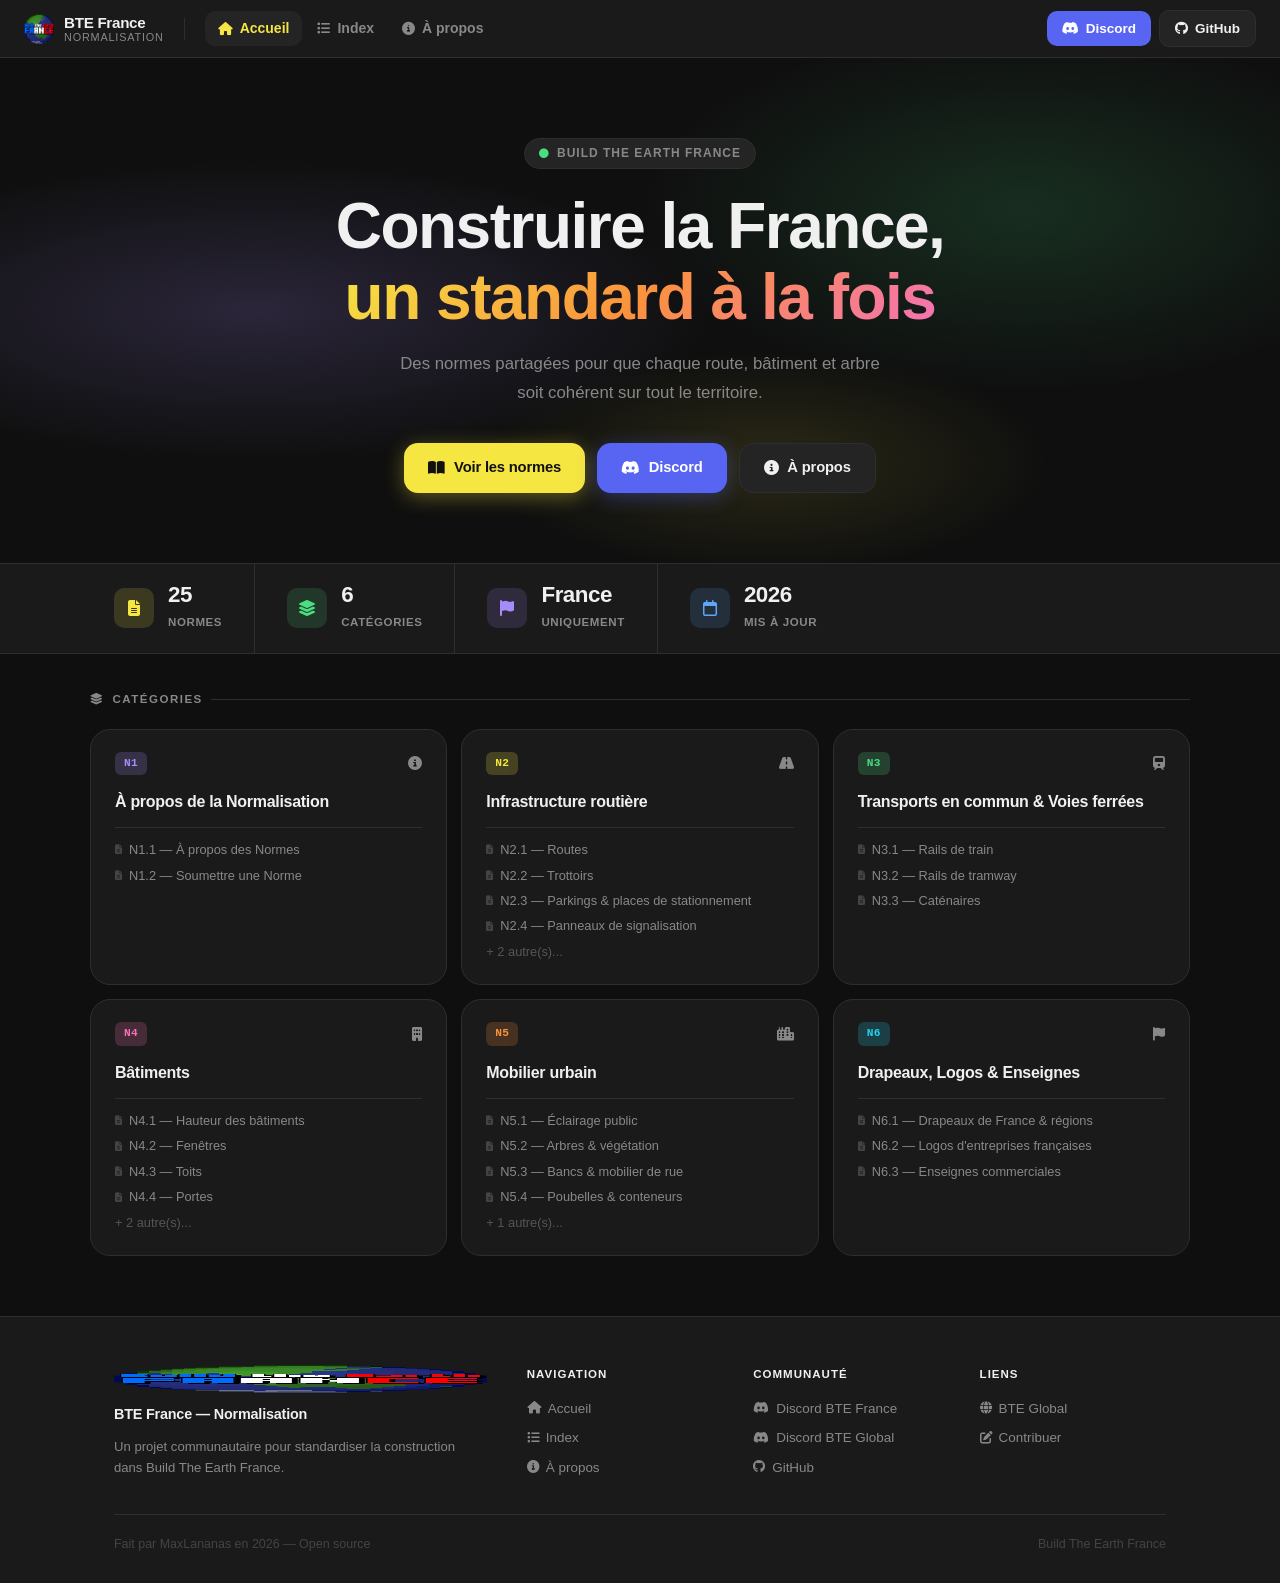
==== commit a1b93f33: "Update index.html" ====
--- a/index.html
+++ b/index.html
@@ -34,24 +34,25 @@
 </nav>
 
 <section class="hero">
+  <div class="hero-bg"></div>
   <div class="hero-eyebrow">
     <i class="fa-solid fa-circle"></i>
     Build The Earth France
   </div>
-  <h1>Projet de <em>Normalisation</em></h1>
-  <p class="hero-desc">Des standards partagés pour construire la France bloc par bloc. Retrouve ici toutes les normes de construction de la communauté BTE France.</p>
+  <h1>Construire la France,<br><em>un standard à la fois</em></h1>
+  <p class="hero-desc">Des normes partagées pour que chaque route, bâtiment et arbre soit cohérent sur tout le territoire.</p>
   <div class="hero-actions">
-    <a href="norm-index.html" class="btn btn-white">
+    <a href="norm-index.html" class="btn btn-jaune">
       <i class="fa-solid fa-book-open"></i>
-      Consulter l'index
+      Voir les normes
+    </a>
+    <a href="https://discord.gg/zdsG6MN99h" target="_blank" class="btn btn-discord">
+      <i class="fa-brands fa-discord"></i>
+      Discord
     </a>
     <a href="about.html" class="btn btn-ghost">
       <i class="fa-solid fa-circle-info"></i>
-      En savoir plus
-    </a>
-    <a href="https://discord.gg/zdsG6MN99h" target="_blank" class="btn btn-ghost">
-      <i class="fa-brands fa-discord"></i>
-      Rejoindre le Discord
+      À propos
     </a>
   </div>
 </section>
@@ -59,38 +60,42 @@
 <div class="stats-strip">
   <div class="stats-strip-inner">
     <div class="stat-item">
-      <div class="stat-icon"><i class="fa-solid fa-file-lines"></i></div>
+      <div class="stat-icon y"><i class="fa-solid fa-file-lines"></i></div>
       <div class="stat-text">
         <strong id="norm-count">—</strong>
-        <span>Normes publiées</span>
+        <span>Normes</span>
       </div>
     </div>
     <div class="stat-item">
-      <div class="stat-icon"><i class="fa-solid fa-layer-group"></i></div>
+      <div class="stat-icon g"><i class="fa-solid fa-layer-group"></i></div>
       <div class="stat-text">
         <strong id="cat-count">—</strong>
         <span>Catégories</span>
       </div>
     </div>
     <div class="stat-item">
-      <div class="stat-icon"><i class="fa-solid fa-flag"></i></div>
+      <div class="stat-icon v"><i class="fa-solid fa-flag"></i></div>
       <div class="stat-text">
         <strong>France</strong>
         <span>Uniquement</span>
       </div>
     </div>
     <div class="stat-item">
-      <div class="stat-icon"><i class="fa-regular fa-calendar"></i></div>
+      <div class="stat-icon b"><i class="fa-regular fa-calendar"></i></div>
       <div class="stat-text">
         <strong>2026</strong>
-        <span>Dernière mise à jour</span>
+        <span>Mis à jour</span>
       </div>
     </div>
   </div>
 </div>
 
 <div class="container page-body">
-  <div id="cat-grid" style="display:grid;grid-template-columns:repeat(auto-fill,minmax(320px,1fr));gap:16px;"></div>
+  <div class="section-label">
+    <i class="fa-solid fa-layer-group"></i>
+    Catégories
+  </div>
+  <div class="cat-grid" id="cat-grid"></div>
 </div>
 
 <footer>
@@ -105,7 +110,7 @@
         <h4>Navigation</h4>
         <ul>
           <li><a href="index.html"><i class="fa-solid fa-house"></i> Accueil</a></li>
-          <li><a href="norm-index.html"><i class="fa-solid fa-list"></i> Index des normes</a></li>
+          <li><a href="norm-index.html"><i class="fa-solid fa-list"></i> Index</a></li>
           <li><a href="about.html"><i class="fa-solid fa-circle-info"></i> À propos</a></li>
         </ul>
       </div>
@@ -131,6 +136,7 @@
     </div>
   </div>
 </footer>
+
 <script src="assets/js/main.js"></script>
 <script>
   (function () {
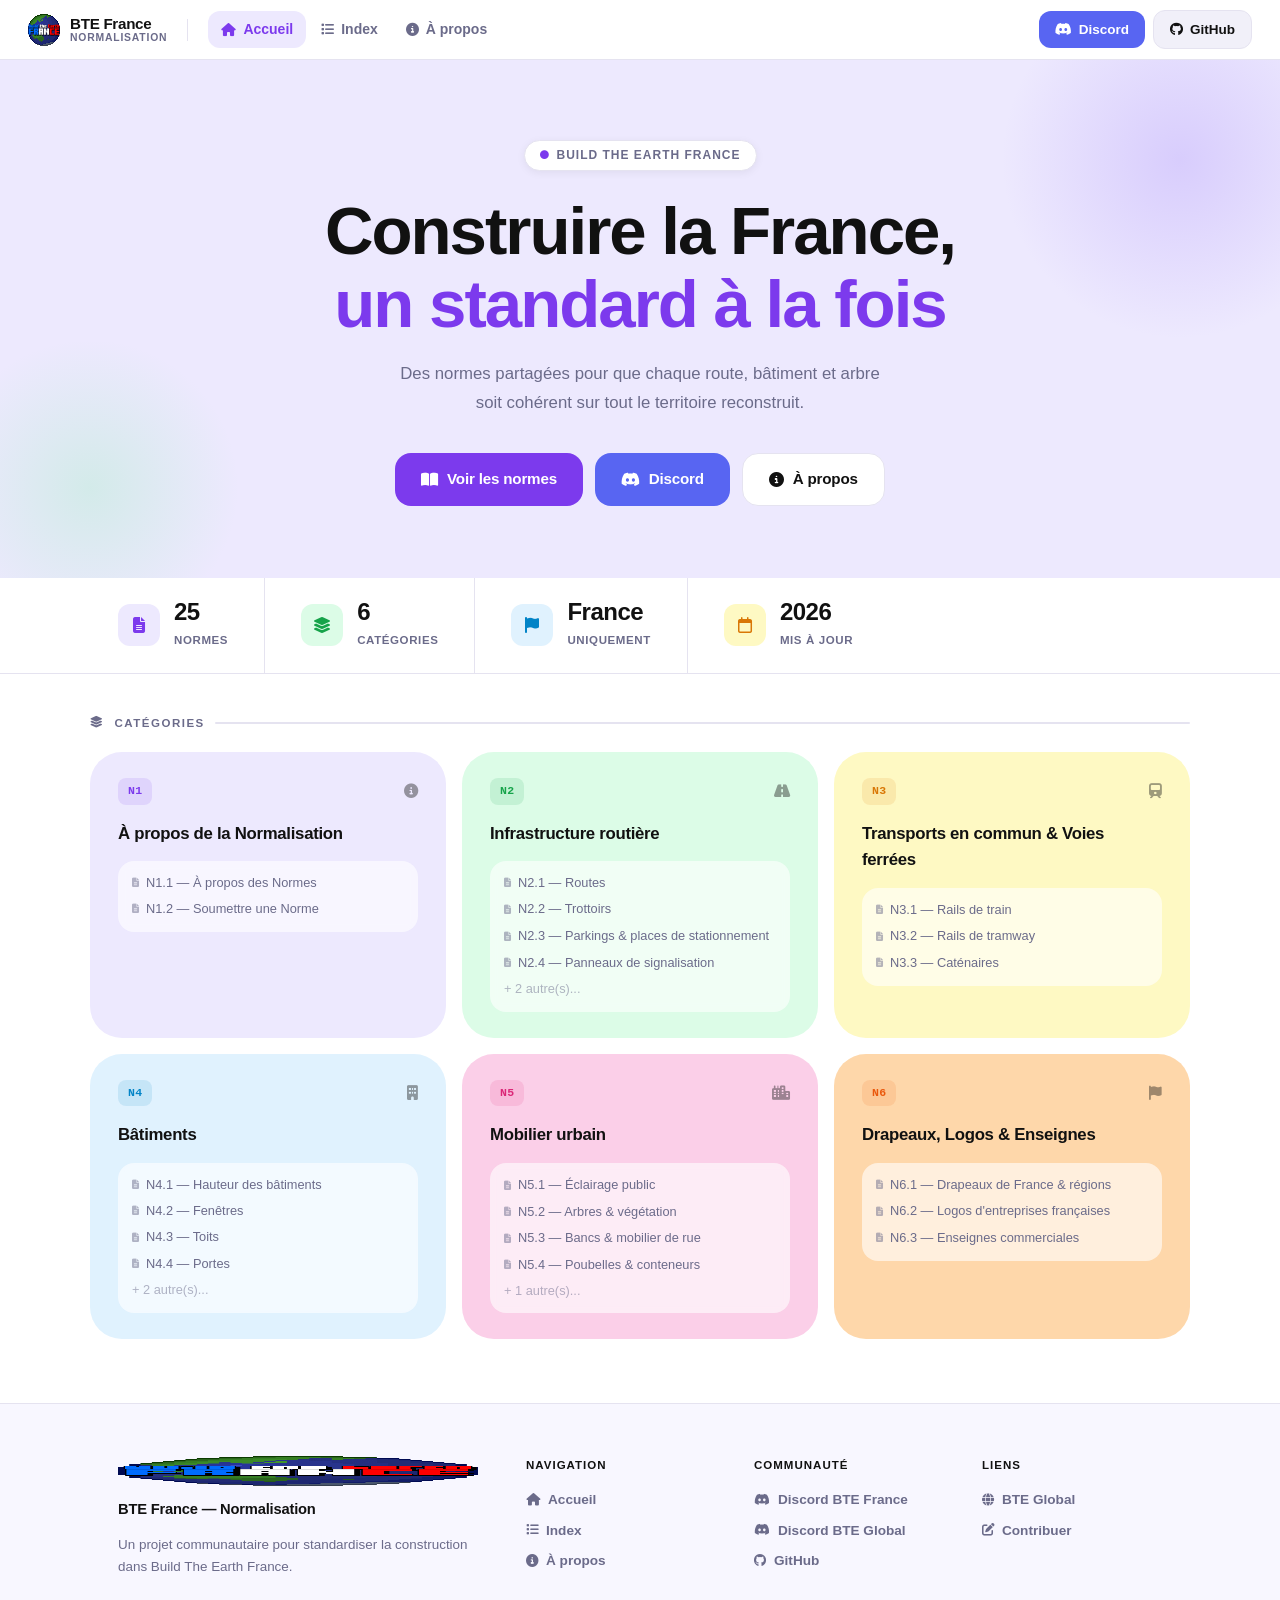
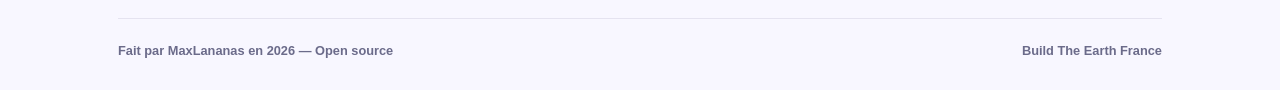
==== commit 5e5b892f: "Update index.html" ====
--- a/index.html
+++ b/index.html
@@ -34,15 +34,14 @@
 </nav>
 
 <section class="hero">
-  <div class="hero-bg"></div>
   <div class="hero-eyebrow">
     <i class="fa-solid fa-circle"></i>
     Build The Earth France
   </div>
   <h1>Construire la France,<br><em>un standard à la fois</em></h1>
-  <p class="hero-desc">Des normes partagées pour que chaque route, bâtiment et arbre soit cohérent sur tout le territoire.</p>
+  <p class="hero-desc">Des normes partagées pour que chaque route, bâtiment et arbre soit cohérent sur tout le territoire reconstruit.</p>
   <div class="hero-actions">
-    <a href="norm-index.html" class="btn btn-jaune">
+    <a href="norm-index.html" class="btn btn-violet">
       <i class="fa-solid fa-book-open"></i>
       Voir les normes
     </a>
@@ -50,7 +49,7 @@
       <i class="fa-brands fa-discord"></i>
       Discord
     </a>
-    <a href="about.html" class="btn btn-ghost">
+    <a href="about.html" class="btn btn-blanc">
       <i class="fa-solid fa-circle-info"></i>
       À propos
     </a>
@@ -60,7 +59,7 @@
 <div class="stats-strip">
   <div class="stats-strip-inner">
     <div class="stat-item">
-      <div class="stat-icon y"><i class="fa-solid fa-file-lines"></i></div>
+      <div class="stat-icon v"><i class="fa-solid fa-file-lines"></i></div>
       <div class="stat-text">
         <strong id="norm-count">—</strong>
         <span>Normes</span>
@@ -74,14 +73,14 @@
       </div>
     </div>
     <div class="stat-item">
-      <div class="stat-icon v"><i class="fa-solid fa-flag"></i></div>
+      <div class="stat-icon b"><i class="fa-solid fa-flag"></i></div>
       <div class="stat-text">
         <strong>France</strong>
         <span>Uniquement</span>
       </div>
     </div>
     <div class="stat-item">
-      <div class="stat-icon b"><i class="fa-regular fa-calendar"></i></div>
+      <div class="stat-icon y"><i class="fa-regular fa-calendar"></i></div>
       <div class="stat-text">
         <strong>2026</strong>
         <span>Mis à jour</span>
@@ -141,32 +140,37 @@
 <script>
   (function () {
     var colors = ['c0','c1','c2','c3','c4','c5'];
-    var grid = document.getElementById('cat-grid');
-    var total = 0;
+    var grid   = document.getElementById('cat-grid');
+    var total  = 0;
 
     NORMS_DATA.forEach(function (cat, idx) {
       total += cat.items.length;
-      var c = colors[idx % colors.length];
+      var c    = colors[idx % colors.length];
       var card = document.createElement('a');
-      card.href = pageUrl('norm-index.html') + '#' + cat.id;
+      card.href      = pageUrl('norm-index.html') + '#' + cat.id;
       card.className = 'cat-card ' + c;
       card.innerHTML =
         '<div class="cat-card-top">'
-        + '<span class="cat-chip ' + c + '">' + cat.id + '</span>'
+        + '<span class="cat-chip">' + cat.id + '</span>'
         + '<i class="' + cat.icon + ' cat-card-icon"></i>'
         + '</div>'
         + '<h3>' + cat.title + '</h3>'
         + '<div class="cat-card-items">'
         + cat.items.slice(0, 4).map(function (i) {
-            return '<div class="cat-card-item"><i class="fa-solid fa-file-lines"></i><span>' + i.id + ' — ' + i.title + '</span></div>';
+            return '<div class="cat-card-item">'
+              + '<i class="fa-solid fa-file-lines"></i>'
+              + '<span>' + i.id + ' — ' + i.title + '</span>'
+              + '</div>';
           }).join('')
-        + (cat.items.length > 4 ? '<div class="cat-card-item" style="color:#555">+ ' + (cat.items.length - 4) + ' autre(s)...</div>' : '')
+        + (cat.items.length > 4
+            ? '<div class="cat-card-item" style="opacity:0.5">+ ' + (cat.items.length - 4) + ' autre(s)...</div>'
+            : '')
         + '</div>';
       grid.appendChild(card);
     });
 
     document.getElementById('norm-count').textContent = total;
-    document.getElementById('cat-count').textContent = NORMS_DATA.length;
+    document.getElementById('cat-count').textContent  = NORMS_DATA.length;
   })();
 </script>
 
--- a/assets/css/style.css
+++ b/assets/css/style.css
@@ -5,54 +5,67 @@
 }
 
 :root {
-  --jaune: #F5E642;
-  --vert: #4ADE80;
-  --violet: #A78BFA;
-  --rose: #F472B6;
-  --bleu: #60A5FA;
-  --orange: #FB923C;
-  --rouge: #F87171;
-  --cyan: #22D3EE;
-
-  --fond: #0f0f0f;
-  --fond2: #1a1a1a;
-  --fond3: #242424;
-  --bordure: #2e2e2e;
-  --texte: #f0f0f0;
-  --texte-muted: #888;
-  --blanc: #ffffff;
-
-  --radius-xl: 28px;
-  --radius-lg: 20px;
-  --radius-md: 14px;
-  --radius-sm: 10px;
+  --violet: #C4B5FD;
+  --violet-vif: #7C3AED;
+  --violet-pale: #EDE9FE;
+  --vert: #86EFAC;
+  --vert-vif: #16A34A;
+  --vert-pale: #DCFCE7;
+  --jaune: #FDE68A;
+  --jaune-vif: #D97706;
+  --jaune-pale: #FEF9C3;
+  --bleu: #BAE6FD;
+  --bleu-vif: #0284C7;
+  --bleu-pale: #E0F2FE;
+  --rose: #FBCFE8;
+  --rose-vif: #DB2777;
+  --orange: #FED7AA;
+  --orange-vif: #EA580C;
+
+  --fond: #ffffff;
+  --fond2: #F8F7FF;
+  --fond3: #F1F0F9;
+  --bordure: #E5E3F0;
+  --texte: #111111;
+  --texte-muted: #6B6B8A;
+  --texte-light: #9B9BB4;
+
+  --radius-xl: 32px;
+  --radius-lg: 24px;
+  --radius-md: 16px;
+  --radius-sm: 12px;
+  --radius-xs: 8px;
   --transition: 0.18s ease;
+
+  --shadow-sm: 0 2px 8px rgba(0,0,0,0.06);
+  --shadow-md: 0 4px 20px rgba(0,0,0,0.08);
+  --shadow-lg: 0 8px 40px rgba(0,0,0,0.12);
 }
 
 html { scroll-behavior: smooth; }
 
 body {
-  font-family: -apple-system, BlinkMacSystemFont, 'Segoe UI', Roboto, sans-serif;
+  font-family: -apple-system, BlinkMacSystemFont, 'Segoe UI', Roboto, 'Helvetica Neue', sans-serif;
   background: var(--fond);
   color: var(--texte);
   line-height: 1.6;
   font-size: 15px;
-  min-height: 100vh;
-}
-
-a { color: var(--bleu); text-decoration: none; }
+}
+
+a { color: var(--violet-vif); text-decoration: none; }
 a:hover { text-decoration: underline; }
 
 nav {
   position: sticky;
   top: 0;
   z-index: 200;
-  background: var(--fond2);
+  background: rgba(255,255,255,0.92);
+  backdrop-filter: blur(16px);
   border-bottom: 1px solid var(--bordure);
-  height: 58px;
-  display: flex;
-  align-items: center;
-  padding: 0 24px;
+  height: 60px;
+  display: flex;
+  align-items: center;
+  padding: 0 28px;
   gap: 20px;
 }
 
@@ -65,14 +78,14 @@
 }
 
 .nav-logo img {
-  height: 30px;
+  height: 32px;
   width: auto;
-  border-radius: 8px;
+  border-radius: 10px;
 }
 
 .nav-logo-text {
   font-size: 0.95rem;
-  font-weight: 800;
+  font-weight: 900;
   color: var(--texte);
   line-height: 1.15;
   letter-spacing: -0.3px;
@@ -80,8 +93,8 @@
 
 .nav-logo-text span {
   display: block;
-  font-size: 0.68rem;
-  font-weight: 500;
+  font-size: 0.65rem;
+  font-weight: 600;
   color: var(--texte-muted);
   text-transform: uppercase;
   letter-spacing: 0.8px;
@@ -106,13 +119,13 @@
   display: flex;
   align-items: center;
   gap: 7px;
-  padding: 6px 13px;
+  padding: 7px 13px;
   border-radius: var(--radius-sm);
   font-size: 0.875rem;
-  font-weight: 600;
-  color: var(--texte-muted);
-  text-decoration: none;
-  transition: background var(--transition), color var(--transition);
+  font-weight: 700;
+  color: var(--texte-muted);
+  text-decoration: none;
+  transition: all var(--transition);
 }
 
 .nav-links a:hover {
@@ -122,8 +135,8 @@
 }
 
 .nav-links a.active {
-  background: var(--fond3);
-  color: var(--jaune);
+  background: var(--violet-pale);
+  color: var(--violet-vif);
 }
 
 .nav-links a i { font-size: 0.82rem; }
@@ -139,35 +152,60 @@
   display: flex;
   align-items: center;
   gap: 7px;
-  padding: 7px 15px;
+  padding: 8px 16px;
   border-radius: var(--radius-sm);
   font-size: 0.845rem;
-  font-weight: 700;
+  font-weight: 800;
   text-decoration: none;
   transition: all var(--transition);
   border: none;
   cursor: pointer;
 }
 
-.nav-btn:hover { text-decoration: none; opacity: 0.88; transform: translateY(-1px); }
-
-.nav-btn-discord { background: #5865F2; color: white; }
-.nav-btn-github  { background: var(--fond3); color: var(--texte); border: 1px solid var(--bordure); }
+.nav-btn:hover {
+  text-decoration: none;
+  transform: translateY(-1px);
+  box-shadow: var(--shadow-md);
+}
+
+.nav-btn-discord {
+  background: #5865F2;
+  color: white;
+}
+
+.nav-btn-github {
+  background: var(--fond3);
+  color: var(--texte);
+  border: 1px solid var(--bordure);
+}
 
 .hero {
-  padding: 80px 24px 70px;
+  background: var(--violet-pale);
+  padding: 80px 28px 72px;
   text-align: center;
   position: relative;
   overflow: hidden;
 }
 
-.hero-bg {
+.hero::before {
+  content: '';
   position: absolute;
-  inset: 0;
-  background:
-    radial-gradient(ellipse 60% 50% at 20% 50%, rgba(167,139,250,0.18) 0%, transparent 60%),
-    radial-gradient(ellipse 50% 60% at 80% 30%, rgba(74,222,128,0.15) 0%, transparent 60%),
-    radial-gradient(ellipse 40% 40% at 60% 80%, rgba(245,230,66,0.12) 0%, transparent 55%);
+  top: -80px;
+  right: -80px;
+  width: 360px;
+  height: 360px;
+  background: radial-gradient(circle, rgba(167,139,250,0.3) 0%, transparent 70%);
+  pointer-events: none;
+}
+
+.hero::after {
+  content: '';
+  position: absolute;
+  bottom: -60px;
+  left: -60px;
+  width: 300px;
+  height: 300px;
+  background: radial-gradient(circle, rgba(134,239,172,0.25) 0%, transparent 70%);
   pointer-events: none;
 }
 
@@ -175,44 +213,44 @@
   display: inline-flex;
   align-items: center;
   gap: 7px;
-  background: var(--fond3);
-  border: 1px solid var(--bordure);
-  padding: 5px 14px;
+  background: white;
+  border: 1.5px solid var(--bordure);
+  padding: 5px 15px;
   border-radius: 50px;
   font-size: 0.75rem;
-  font-weight: 700;
+  font-weight: 800;
   color: var(--texte-muted);
   text-transform: uppercase;
   letter-spacing: 1px;
-  margin-bottom: 22px;
+  margin-bottom: 24px;
   position: relative;
-}
-
-.hero-eyebrow i { color: var(--vert); font-size: 0.6rem; }
+  box-shadow: var(--shadow-sm);
+}
+
+.hero-eyebrow i { color: var(--violet-vif); font-size: 0.55rem; }
 
 .hero h1 {
-  font-size: clamp(2.4rem, 6vw, 4rem);
+  font-size: clamp(2.6rem, 6vw, 4.2rem);
   font-weight: 900;
-  line-height: 1.1;
-  letter-spacing: -1.5px;
-  margin-bottom: 18px;
+  line-height: 1.08;
+  letter-spacing: -2px;
+  margin-bottom: 20px;
+  color: var(--texte);
   position: relative;
 }
 
 .hero h1 em {
   font-style: normal;
-  background: linear-gradient(135deg, var(--jaune) 0%, var(--orange) 50%, var(--rose) 100%);
-  -webkit-background-clip: text;
-  -webkit-text-fill-color: transparent;
-  background-clip: text;
+  color: var(--violet-vif);
 }
 
 .hero-desc {
   font-size: 1.05rem;
   color: var(--texte-muted);
-  max-width: 500px;
+  max-width: 480px;
   margin: 0 auto 36px;
   line-height: 1.7;
+  font-weight: 500;
   position: relative;
 }
 
@@ -228,9 +266,9 @@
   display: inline-flex;
   align-items: center;
   gap: 9px;
-  padding: 12px 24px;
+  padding: 13px 26px;
   border-radius: var(--radius-md);
-  font-size: 0.925rem;
+  font-size: 0.95rem;
   font-weight: 800;
   text-decoration: none;
   transition: all var(--transition);
@@ -239,40 +277,37 @@
   letter-spacing: -0.2px;
 }
 
-.btn:hover { text-decoration: none; transform: translateY(-2px); }
-
-.btn-jaune {
-  background: var(--jaune);
-  color: #111;
-  box-shadow: 0 4px 20px rgba(245,230,66,0.35);
-}
-
-.btn-jaune:hover { box-shadow: 0 6px 28px rgba(245,230,66,0.5); }
-
-.btn-ghost {
-  background: var(--fond3);
-  color: var(--texte);
-  border: 1px solid var(--bordure);
-}
-
-.btn-ghost:hover { background: #2e2e2e; }
+.btn:hover {
+  text-decoration: none;
+  transform: translateY(-2px);
+  box-shadow: var(--shadow-lg);
+}
+
+.btn-violet {
+  background: var(--violet-vif);
+  color: white;
+}
+
+.btn-blanc {
+  background: white;
+  color: var(--texte);
+  border: 1.5px solid var(--bordure);
+}
 
 .btn-discord {
   background: #5865F2;
   color: white;
-  box-shadow: 0 4px 20px rgba(88,101,242,0.35);
 }
 
 .stats-strip {
-  background: var(--fond2);
-  border-top: 1px solid var(--bordure);
+  background: white;
   border-bottom: 1px solid var(--bordure);
 }
 
 .stats-strip-inner {
   max-width: 1100px;
   margin: 0 auto;
-  padding: 0 24px;
+  padding: 0 28px;
   display: flex;
   align-items: stretch;
   flex-wrap: wrap;
@@ -282,16 +317,16 @@
   display: flex;
   align-items: center;
   gap: 14px;
-  padding: 20px 32px 20px 0;
-  margin-right: 32px;
+  padding: 22px 36px 22px 0;
+  margin-right: 36px;
   border-right: 1px solid var(--bordure);
 }
 
 .stat-item:last-child { border-right: none; }
 
 .stat-icon {
-  width: 40px;
-  height: 40px;
+  width: 42px;
+  height: 42px;
   border-radius: var(--radius-sm);
   display: flex;
   align-items: center;
@@ -300,14 +335,14 @@
   flex-shrink: 0;
 }
 
-.stat-icon.y { background: rgba(245,230,66,0.15); color: var(--jaune); }
-.stat-icon.g { background: rgba(74,222,128,0.15); color: var(--vert); }
-.stat-icon.v { background: rgba(167,139,250,0.15); color: var(--violet); }
-.stat-icon.b { background: rgba(96,165,250,0.15); color: var(--bleu); }
+.stat-icon.v { background: var(--violet-pale); color: var(--violet-vif); }
+.stat-icon.g { background: var(--vert-pale);   color: var(--vert-vif); }
+.stat-icon.b { background: var(--bleu-pale);   color: var(--bleu-vif); }
+.stat-icon.y { background: var(--jaune-pale);  color: var(--jaune-vif); }
 
 .stat-text strong {
   display: block;
-  font-size: 1.4rem;
+  font-size: 1.5rem;
   font-weight: 900;
   color: var(--texte);
   line-height: 1;
@@ -320,16 +355,16 @@
   color: var(--texte-muted);
   text-transform: uppercase;
   letter-spacing: 0.6px;
-  font-weight: 600;
+  font-weight: 700;
 }
 
 .container {
   max-width: 1100px;
   margin: 0 auto;
-  padding: 0 24px;
-}
-
-.page-body { padding: 36px 0 60px; }
+  padding: 0 28px;
+}
+
+.page-body { padding: 40px 0 64px; }
 
 .section-label {
   font-size: 0.72rem;
@@ -340,106 +375,93 @@
   margin-bottom: 20px;
   display: flex;
   align-items: center;
-  gap: 8px;
+  gap: 10px;
 }
 
 .section-label::after {
   content: '';
   flex: 1;
-  height: 1px;
+  height: 1.5px;
   background: var(--bordure);
+  border-radius: 2px;
 }
 
 .cat-grid {
   display: grid;
   grid-template-columns: repeat(auto-fill, minmax(320px, 1fr));
-  gap: 14px;
+  gap: 16px;
 }
 
 .cat-card {
-  background: var(--fond2);
-  border: 1px solid var(--bordure);
-  border-radius: var(--radius-lg);
-  padding: 22px 24px;
+  border-radius: var(--radius-xl);
+  padding: 26px 28px;
   text-decoration: none;
   color: var(--texte);
   display: block;
   transition: all var(--transition);
   position: relative;
   overflow: hidden;
-}
-
-.cat-card::before {
-  content: '';
-  position: absolute;
-  top: 0;
-  left: 0;
-  right: 0;
-  height: 3px;
-  border-radius: var(--radius-lg) var(--radius-lg) 0 0;
-  opacity: 0;
-  transition: opacity var(--transition);
+  border: none;
 }
 
 .cat-card:hover {
-  border-color: #3e3e3e;
-  transform: translateY(-3px);
-  box-shadow: 0 12px 40px rgba(0,0,0,0.4);
-  text-decoration: none;
-  color: var(--texte);
-}
-
-.cat-card:hover::before { opacity: 1; }
-
-.cat-card.c0::before { background: linear-gradient(90deg, var(--violet), var(--bleu)); }
-.cat-card.c1::before { background: linear-gradient(90deg, var(--jaune), var(--orange)); }
-.cat-card.c2::before { background: linear-gradient(90deg, var(--vert), var(--cyan)); }
-.cat-card.c3::before { background: linear-gradient(90deg, var(--rose), var(--violet)); }
-.cat-card.c4::before { background: linear-gradient(90deg, var(--orange), var(--rouge)); }
-.cat-card.c5::before { background: linear-gradient(90deg, var(--cyan), var(--bleu)); }
+  transform: translateY(-4px);
+  box-shadow: var(--shadow-lg);
+  text-decoration: none;
+  color: var(--texte);
+}
+
+.cat-card.c0 { background: var(--violet-pale); }
+.cat-card.c1 { background: var(--vert-pale); }
+.cat-card.c2 { background: var(--jaune-pale); }
+.cat-card.c3 { background: var(--bleu-pale); }
+.cat-card.c4 { background: var(--rose); }
+.cat-card.c5 { background: var(--orange); }
 
 .cat-card-top {
   display: flex;
   align-items: center;
   gap: 10px;
-  margin-bottom: 14px;
+  margin-bottom: 16px;
 }
 
 .cat-chip {
   font-family: 'SFMono-Regular', Consolas, monospace;
-  font-size: 0.7rem;
-  font-weight: 800;
-  padding: 3px 9px;
-  border-radius: 6px;
+  font-size: 0.72rem;
+  font-weight: 800;
+  padding: 4px 10px;
+  border-radius: var(--radius-xs);
   letter-spacing: 0.3px;
 }
 
-.cat-chip.c0 { background: rgba(167,139,250,0.2); color: var(--violet); }
-.cat-chip.c1 { background: rgba(245,230,66,0.2); color: var(--jaune); }
-.cat-chip.c2 { background: rgba(74,222,128,0.2); color: var(--vert); }
-.cat-chip.c3 { background: rgba(244,114,182,0.2); color: var(--rose); }
-.cat-chip.c4 { background: rgba(251,146,60,0.2); color: var(--orange); }
-.cat-chip.c5 { background: rgba(34,211,238,0.2); color: var(--cyan); }
+.cat-card.c0 .cat-chip { background: rgba(124,58,237,0.12); color: var(--violet-vif); }
+.cat-card.c1 .cat-chip { background: rgba(22,163,74,0.12);  color: var(--vert-vif); }
+.cat-card.c2 .cat-chip { background: rgba(217,119,6,0.12);  color: var(--jaune-vif); }
+.cat-card.c3 .cat-chip { background: rgba(2,132,199,0.12);  color: var(--bleu-vif); }
+.cat-card.c4 .cat-chip { background: rgba(219,39,119,0.12); color: var(--rose-vif); }
+.cat-card.c5 .cat-chip { background: rgba(234,88,12,0.12);  color: var(--orange-vif); }
 
 .cat-card-icon {
   margin-left: auto;
-  font-size: 0.85rem;
-  color: var(--texte-muted);
+  font-size: 0.9rem;
+  opacity: 0.4;
 }
 
 .cat-card h3 {
-  font-size: 1rem;
-  font-weight: 800;
-  margin-bottom: 12px;
+  font-size: 1.05rem;
+  font-weight: 900;
+  margin-bottom: 14px;
   letter-spacing: -0.3px;
 }
 
 .cat-card-items {
+  background: rgba(255,255,255,0.6);
+  border-radius: var(--radius-md);
+  padding: 12px 14px;
   display: flex;
   flex-direction: column;
-  gap: 5px;
-  border-top: 1px solid var(--bordure);
-  padding-top: 12px;
+  gap: 6px;
+  backdrop-filter: blur(4px);
 }
 
 .cat-card-item {
@@ -448,28 +470,30 @@
   display: flex;
   align-items: center;
   gap: 7px;
-}
-
-.cat-card-item i { font-size: 0.62rem; flex-shrink: 0; color: #444; }
+  font-weight: 500;
+}
+
+.cat-card-item i { font-size: 0.6rem; flex-shrink: 0; opacity: 0.5; }
 
 .wiki-layout {
   display: grid;
-  grid-template-columns: 250px 1fr;
+  grid-template-columns: 256px 1fr;
   gap: 24px;
   align-items: start;
 }
 
 .wiki-sidebar {
   position: sticky;
-  top: 74px;
-  background: var(--fond2);
-  border: 1px solid var(--bordure);
-  border-radius: var(--radius-lg);
+  top: 76px;
+  background: white;
+  border: 1.5px solid var(--bordure);
+  border-radius: var(--radius-xl);
   overflow: hidden;
+  box-shadow: var(--shadow-sm);
 }
 
 .sidebar-head {
-  padding: 13px 18px;
+  padding: 14px 20px;
   background: var(--fond3);
   border-bottom: 1px solid var(--bordure);
   font-size: 0.72rem;
@@ -493,9 +517,9 @@
 
 .sidebar-list li a {
   display: block;
-  padding: 7px 18px;
-  font-size: 0.83rem;
-  font-weight: 500;
+  padding: 8px 20px;
+  font-size: 0.845rem;
+  font-weight: 600;
   color: var(--texte-muted);
   text-decoration: none;
   border-left: 3px solid transparent;
@@ -504,47 +528,48 @@
 }
 
 .sidebar-list li a:hover {
-  background: var(--fond3);
+  background: var(--fond2);
   color: var(--texte);
   border-left-color: var(--bordure);
   text-decoration: none;
 }
 
 .sidebar-list li a.active {
-  background: rgba(245,230,66,0.08);
-  color: var(--jaune);
-  border-left-color: var(--jaune);
-  font-weight: 700;
+  background: var(--violet-pale);
+  color: var(--violet-vif);
+  border-left-color: var(--violet-vif);
+  font-weight: 800;
 }
 
 .sidebar-list li a.sub {
-  padding-left: 30px;
-  font-size: 0.79rem;
+  padding-left: 32px;
+  font-size: 0.8rem;
 }
 
 .sidebar-section-label {
-  padding: 10px 18px 4px;
+  padding: 10px 20px 4px;
   font-size: 0.68rem;
   font-weight: 700;
   text-transform: uppercase;
   letter-spacing: 0.8px;
-  color: #444;
+  color: var(--texte-light);
   display: block;
 }
 
 .wiki-main { min-width: 0; }
 
 .wiki-article {
+  background: white;
+  border: 1.5px solid var(--bordure);
+  border-radius: var(--radius-xl);
+  overflow: hidden;
+  box-shadow: var(--shadow-sm);
+}
+
+.article-header {
+  padding: 30px 36px 26px;
+  border-bottom: 1px solid var(--bordure);
   background: var(--fond2);
-  border: 1px solid var(--bordure);
-  border-radius: var(--radius-lg);
-  overflow: hidden;
-}
-
-.article-header {
-  padding: 28px 32px 24px;
-  border-bottom: 1px solid var(--bordure);
-  background: var(--fond3);
 }
 
 .article-breadcrumb {
@@ -555,6 +580,7 @@
   color: var(--texte-muted);
   margin-bottom: 14px;
   flex-wrap: wrap;
+  font-weight: 600;
 }
 
 .article-breadcrumb a {
@@ -563,30 +589,33 @@
   transition: color var(--transition);
 }
 
-.article-breadcrumb a:hover { color: var(--texte); text-decoration: none; }
-
-.article-breadcrumb i { font-size: 0.6rem; color: #333; }
+.article-breadcrumb a:hover {
+  color: var(--violet-vif);
+  text-decoration: none;
+}
+
+.article-breadcrumb i { font-size: 0.6rem; color: var(--bordure); }
 
 .article-id {
   font-family: 'SFMono-Regular', Consolas, monospace;
   font-size: 0.72rem;
   font-weight: 700;
   color: var(--texte-muted);
-  background: var(--fond);
-  border: 1px solid var(--bordure);
-  padding: 2px 8px;
-  border-radius: 6px;
+  background: white;
+  border: 1.5px solid var(--bordure);
+  padding: 2px 9px;
+  border-radius: var(--radius-xs);
   display: inline-block;
   margin-bottom: 10px;
 }
 
 .article-header h1 {
-  font-size: 1.75rem;
+  font-size: 1.9rem;
   font-weight: 900;
   color: var(--texte);
   margin-bottom: 14px;
-  line-height: 1.2;
-  letter-spacing: -0.5px;
+  line-height: 1.15;
+  letter-spacing: -0.8px;
 }
 
 .article-meta {
@@ -594,8 +623,9 @@
   align-items: center;
   gap: 14px;
   flex-wrap: wrap;
-  font-size: 0.79rem;
-  color: var(--texte-muted);
+  font-size: 0.8rem;
+  color: var(--texte-muted);
+  font-weight: 600;
 }
 
 .article-meta span {
@@ -610,37 +640,35 @@
   display: inline-flex;
   align-items: center;
   gap: 5px;
-  padding: 3px 10px;
+  padding: 4px 11px;
   border-radius: 50px;
-  font-size: 0.7rem;
-  font-weight: 800;
-  letter-spacing: 0.3px;
-}
-
-.badge-green  { background: rgba(74,222,128,0.15);  color: var(--vert); }
-.badge-orange { background: rgba(251,146,60,0.15);  color: var(--orange); }
-.badge-red    { background: rgba(248,113,113,0.15); color: var(--rouge); }
-.badge-grey   { background: var(--fond3); color: var(--texte-muted); }
-
-.article-body {
-  padding: 32px;
-}
+  font-size: 0.71rem;
+  font-weight: 800;
+  letter-spacing: 0.2px;
+}
+
+.badge-green  { background: var(--vert-pale);   color: var(--vert-vif); }
+.badge-orange { background: var(--orange);       color: var(--orange-vif); }
+.badge-red    { background: var(--rose);         color: var(--rose-vif); }
+.badge-grey   { background: var(--fond3);        color: var(--texte-muted); }
+
+.article-body { padding: 32px 36px 36px; }
 
 .article-body h2 {
-  font-size: 1.2rem;
-  font-weight: 800;
+  font-size: 1.25rem;
+  font-weight: 900;
   color: var(--texte);
   margin: 32px 0 12px;
   padding-bottom: 10px;
-  border-bottom: 1px solid var(--bordure);
-  letter-spacing: -0.3px;
+  border-bottom: 2px solid var(--bordure);
+  letter-spacing: -0.4px;
 }
 
 .article-body h2:first-child { margin-top: 0; }
 
 .article-body h3 {
-  font-size: 1rem;
-  font-weight: 700;
+  font-size: 1.02rem;
+  font-weight: 800;
   color: var(--texte);
   margin: 22px 0 8px;
 }
@@ -655,48 +683,51 @@
 }
 
 .article-body p {
-  color: #c0c0c0;
+  color: #444;
   margin-bottom: 14px;
   line-height: 1.78;
+  font-size: 0.95rem;
 }
 
 .article-body ul,
 .article-body ol {
   margin: 0 0 14px 22px;
-  color: #c0c0c0;
+  color: #444;
 }
 
 .article-body li {
   margin-bottom: 5px;
   line-height: 1.65;
+  font-size: 0.95rem;
 }
 
 .article-body strong { color: var(--texte); }
-
-.article-body a { color: var(--bleu); }
-.article-body a:hover { color: var(--cyan); }
+.article-body a { color: var(--violet-vif); font-weight: 600; }
+.article-body a:hover { color: var(--bleu-vif); }
 
 .article-body code {
   font-family: 'SFMono-Regular', Consolas, monospace;
   font-size: 0.82em;
-  background: var(--fond);
-  padding: 2px 6px;
+  background: var(--fond3);
+  padding: 2px 7px;
   border-radius: 5px;
   border: 1px solid var(--bordure);
-  color: var(--jaune);
+  color: var(--violet-vif);
+  font-weight: 600;
 }
 
 .article-body pre {
-  background: #0a0a0a;
-  color: #e0e0e0;
-  padding: 20px 22px;
+  background: #1e1e2e;
+  color: #cdd6f4;
+  padding: 20px 24px;
   border-radius: var(--radius-md);
   overflow-x: auto;
   margin: 0 0 16px;
-  border: 1px solid var(--bordure);
+  border: none;
   font-family: 'SFMono-Regular', Consolas, monospace;
-  font-size: 0.84rem;
+  font-size: 0.85rem;
   line-height: 1.65;
+  box-shadow: var(--shadow-md);
 }
 
 .article-body pre code {
@@ -705,96 +736,99 @@
   color: inherit;
   padding: 0;
   font-size: inherit;
+  font-weight: 400;
 }
 
 .article-body table {
   width: 100%;
   border-collapse: collapse;
-  margin-bottom: 16px;
+  margin-bottom: 18px;
   font-size: 0.875rem;
   display: block;
   overflow-x: auto;
+  border-radius: var(--radius-md);
+  overflow: hidden;
+  box-shadow: var(--shadow-sm);
 }
 
 .article-body th {
   background: var(--fond3);
-  padding: 9px 14px;
+  padding: 10px 16px;
   text-align: left;
-  font-weight: 700;
-  border: 1px solid var(--bordure);
-  color: var(--texte);
-  font-size: 0.8rem;
+  font-weight: 800;
+  border-bottom: 2px solid var(--bordure);
+  color: var(--texte);
+  font-size: 0.82rem;
   white-space: nowrap;
 }
 
 .article-body td {
-  padding: 9px 14px;
-  border: 1px solid var(--bordure);
-  color: #c0c0c0;
+  padding: 10px 16px;
+  border-bottom: 1px solid var(--bordure);
+  color: #444;
   vertical-align: top;
-}
-
-.article-body tr:nth-child(even) td { background: rgba(255,255,255,0.02); }
+  background: white;
+}
+
+.article-body tr:last-child td { border-bottom: none; }
+.article-body tr:nth-child(even) td { background: var(--fond2); }
 
 .callout {
   display: flex;
   gap: 13px;
-  padding: 15px 18px;
+  padding: 16px 20px;
   border-radius: var(--radius-md);
   margin-bottom: 16px;
-  border: 1px solid;
-  font-size: 0.875rem;
+  border: none;
+  font-size: 0.9rem;
   line-height: 1.6;
 }
 
-.callout-ico { flex-shrink: 0; font-size: 0.9rem; margin-top: 2px; }
+.callout-ico { flex-shrink: 0; font-size: 1rem; margin-top: 1px; }
 
 .callout-content strong {
   display: block;
-  margin-bottom: 3px;
-  font-size: 0.85rem;
-  font-weight: 700;
-}
-
-.callout-content p { margin: 0; color: inherit; }
+  margin-bottom: 4px;
+  font-size: 0.875rem;
+  font-weight: 800;
+  color: inherit;
+}
+
+.callout-content p { margin: 0; color: inherit; font-size: 0.875rem; }
 
 .callout.info {
-  background: rgba(96,165,250,0.08);
-  border-color: rgba(96,165,250,0.3);
-  color: #93c5fd;
+  background: var(--bleu-pale);
+  color: var(--bleu-vif);
 }
 
 .callout.warning {
-  background: rgba(251,146,60,0.08);
-  border-color: rgba(251,146,60,0.3);
-  color: #fdba74;
+  background: var(--jaune-pale);
+  color: var(--jaune-vif);
 }
 
 .callout.tip {
-  background: rgba(74,222,128,0.08);
-  border-color: rgba(74,222,128,0.3);
-  color: #86efac;
+  background: var(--vert-pale);
+  color: var(--vert-vif);
 }
 
 .callout.danger {
-  background: rgba(248,113,113,0.08);
-  border-color: rgba(248,113,113,0.3);
-  color: #fca5a5;
+  background: var(--rose);
+  color: var(--rose-vif);
 }
 
 .img-grid {
   display: grid;
   grid-template-columns: repeat(auto-fill, minmax(200px, 1fr));
-  gap: 10px;
+  gap: 12px;
   margin: 16px 0;
 }
 
 .img-grid figure {
   margin: 0;
-  border: 1px solid var(--bordure);
   border-radius: var(--radius-md);
   overflow: hidden;
   background: var(--fond3);
+  box-shadow: var(--shadow-sm);
 }
 
 .img-grid figure img {
@@ -805,60 +839,60 @@
 }
 
 .img-grid figcaption {
-  padding: 7px 10px;
-  font-size: 0.75rem;
-  color: var(--texte-muted);
-  border-top: 1px solid var(--bordure);
+  padding: 8px 12px;
+  font-size: 0.76rem;
+  color: var(--texte-muted);
+  font-weight: 600;
 }
 
 .authors-block {
   margin-top: 28px;
-  padding-top: 20px;
-  border-top: 1px solid var(--bordure);
+  padding-top: 22px;
+  border-top: 1.5px solid var(--bordure);
 }
 
 .authors-block h4 {
   font-size: 0.7rem;
-  font-weight: 700;
+  font-weight: 800;
   text-transform: uppercase;
   letter-spacing: 1px;
   color: var(--texte-muted);
   margin-bottom: 10px;
 }
 
-.author-chips { display: flex; flex-wrap: wrap; gap: 7px; }
+.author-chips { display: flex; flex-wrap: wrap; gap: 8px; }
 
 .author-chip {
   display: flex;
   align-items: center;
-  gap: 7px;
-  padding: 5px 12px 5px 6px;
+  gap: 8px;
+  padding: 6px 14px 6px 6px;
   background: var(--fond3);
-  border: 1px solid var(--bordure);
+  border: 1.5px solid var(--bordure);
   border-radius: 50px;
-  font-size: 0.8rem;
-  color: var(--texte);
-  font-weight: 600;
+  font-size: 0.82rem;
+  color: var(--texte);
+  font-weight: 700;
 }
 
 .author-chip .ava {
-  width: 22px;
-  height: 22px;
+  width: 24px;
+  height: 24px;
   border-radius: 50%;
-  background: linear-gradient(135deg, var(--violet), var(--bleu));
+  background: linear-gradient(135deg, var(--violet-vif), #a855f7);
   display: flex;
   align-items: center;
   justify-content: center;
   font-size: 0.62rem;
   color: white;
-  font-weight: 800;
+  font-weight: 900;
   flex-shrink: 0;
 }
 
 .article-nav {
   display: flex;
   gap: 12px;
-  margin-top: 20px;
+  margin-top: 22px;
 }
 
 .art-nav-btn {
@@ -866,64 +900,67 @@
   display: flex;
   align-items: center;
   gap: 12px;
-  padding: 14px 18px;
-  border: 1px solid var(--bordure);
-  border-radius: var(--radius-md);
-  background: var(--fond2);
+  padding: 16px 20px;
+  border: 1.5px solid var(--bordure);
+  border-radius: var(--radius-lg);
+  background: white;
   text-decoration: none;
   color: var(--texte-muted);
   transition: all var(--transition);
   font-size: 0.85rem;
+  box-shadow: var(--shadow-sm);
 }
 
 .art-nav-btn:hover {
-  border-color: #3e3e3e;
-  color: var(--texte);
-  background: var(--fond3);
-  text-decoration: none;
-  transform: translateY(-1px);
+  border-color: var(--violet-vif);
+  color: var(--texte);
+  background: var(--violet-pale);
+  text-decoration: none;
+  transform: translateY(-2px);
+  box-shadow: var(--shadow-md);
 }
 
 .art-nav-btn.next { justify-content: flex-end; text-align: right; }
 
-.art-nav-btn i { color: #444; font-size: 0.85rem; flex-shrink: 0; }
-.art-nav-btn:hover i { color: var(--jaune); }
+.art-nav-btn i { color: var(--texte-light); font-size: 0.9rem; flex-shrink: 0; }
+.art-nav-btn:hover i { color: var(--violet-vif); }
 
 .art-nav-btn small {
   display: block;
   font-size: 0.7rem;
-  color: #444;
-  font-weight: 600;
+  color: var(--texte-muted);
+  font-weight: 700;
   text-transform: uppercase;
   letter-spacing: 0.5px;
-  margin-bottom: 2px;
+  margin-bottom: 3px;
 }
 
 .art-nav-btn strong {
   display: block;
   font-size: 0.875rem;
-  font-weight: 700;
+  font-weight: 800;
   color: var(--texte);
 }
 
 .index-page-layout {
   display: grid;
-  grid-template-columns: 220px 1fr;
+  grid-template-columns: 228px 1fr;
   gap: 24px;
   align-items: start;
 }
 
 .index-toc {
   position: sticky;
-  top: 74px;
-  background: var(--fond2);
-  border: 1px solid var(--bordure);
-  border-radius: var(--radius-lg);
+  top: 76px;
+  background: white;
+  border: 1.5px solid var(--bordure);
+  border-radius: var(--radius-xl);
   overflow: hidden;
+  box-shadow: var(--shadow-sm);
 }
 
 .index-toc-head {
-  padding: 12px 16px;
+  padding: 12px 18px;
   background: var(--fond3);
   border-bottom: 1px solid var(--bordure);
   font-size: 0.72rem;
@@ -939,17 +976,17 @@
   display: flex;
   align-items: center;
   gap: 8px;
-  padding: 7px 16px;
+  padding: 8px 18px;
   font-size: 0.83rem;
-  font-weight: 600;
+  font-weight: 700;
   color: var(--texte-muted);
   text-decoration: none;
   transition: all var(--transition);
 }
 
 .index-toc-list li a:hover {
-  background: var(--fond3);
-  color: var(--texte);
+  background: var(--fond2);
+  color: var(--violet-vif);
   text-decoration: none;
 }
 
@@ -974,36 +1011,38 @@
 
 .index-search input {
   width: 100%;
-  padding: 12px 16px 12px 44px;
-  border: 1px solid var(--bordure);
-  border-radius: var(--radius-md);
-  font-size: 0.9rem;
+  padding: 13px 18px 13px 46px;
+  border: 1.5px solid var(--bordure);
+  border-radius: var(--radius-lg);
+  font-size: 0.92rem;
   font-family: inherit;
   font-weight: 600;
   color: var(--texte);
+  background: white;
+  outline: none;
+  transition: all var(--transition);
+  box-shadow: var(--shadow-sm);
+}
+
+.index-search input::placeholder { color: var(--texte-muted); }
+
+.index-search input:focus {
+  border-color: var(--violet-vif);
+  box-shadow: 0 0 0 4px rgba(124,58,237,0.08);
+}
+
+.index-section {
+  background: white;
+  border: 1.5px solid var(--bordure);
+  border-radius: var(--radius-xl);
+  overflow: hidden;
+  margin-bottom: 16px;
+  box-shadow: var(--shadow-sm);
+}
+
+.index-section-head {
+  padding: 16px 22px;
   background: var(--fond2);
-  outline: none;
-  transition: border-color var(--transition), box-shadow var(--transition);
-}
-
-.index-search input::placeholder { color: var(--texte-muted); }
-
-.index-search input:focus {
-  border-color: var(--jaune);
-  box-shadow: 0 0 0 3px rgba(245,230,66,0.1);
-}
-
-.index-section {
-  background: var(--fond2);
-  border: 1px solid var(--bordure);
-  border-radius: var(--radius-lg);
-  overflow: hidden;
-  margin-bottom: 14px;
-}
-
-.index-section-head {
-  padding: 14px 20px;
-  background: var(--fond3);
   border-bottom: 1px solid var(--bordure);
   display: flex;
   align-items: center;
@@ -1014,14 +1053,14 @@
   font-family: 'SFMono-Regular', Consolas, monospace;
   font-size: 0.7rem;
   font-weight: 800;
-  padding: 2px 8px;
-  border-radius: 5px;
+  padding: 3px 9px;
+  border-radius: var(--radius-xs);
   letter-spacing: 0.3px;
 }
 
 .index-section-head h3 {
   font-size: 0.95rem;
-  font-weight: 800;
+  font-weight: 900;
   color: var(--texte);
   margin: 0;
   letter-spacing: -0.2px;
@@ -1030,11 +1069,10 @@
 .index-section-head i {
   margin-left: auto;
   color: var(--texte-muted);
-  font-size: 0.85rem;
+  font-size: 0.9rem;
 }
 
 .index-list { list-style: none; }
-
 .index-list li { border-bottom: 1px solid var(--bordure); }
 .index-list li:last-child { border-bottom: none; }
 
@@ -1042,24 +1080,24 @@
   display: flex;
   align-items: center;
   gap: 12px;
-  padding: 12px 20px;
-  font-size: 0.875rem;
-  font-weight: 600;
-  color: var(--texte-muted);
+  padding: 13px 22px;
+  font-size: 0.88rem;
+  font-weight: 700;
+  color: #444;
   text-decoration: none;
   transition: all var(--transition);
 }
 
 .index-list li a:hover {
-  background: var(--fond3);
-  color: var(--texte);
+  background: var(--violet-pale);
+  color: var(--violet-vif);
   text-decoration: none;
 }
 
 .norm-num {
   font-family: 'SFMono-Regular', Consolas, monospace;
   font-size: 0.72rem;
-  color: #444;
+  color: var(--texte-light);
   min-width: 44px;
   flex-shrink: 0;
   font-weight: 700;
@@ -1067,49 +1105,49 @@
 
 .norm-arrow {
   margin-left: auto;
-  color: #333;
+  color: var(--bordure);
   font-size: 0.72rem;
   transition: transform var(--transition), color var(--transition);
 }
 
 .index-list li a:hover .norm-arrow {
-  color: var(--jaune);
+  color: var(--violet-vif);
   transform: translateX(3px);
 }
 
 .loading-state {
-  padding: 60px 24px;
+  padding: 64px 24px;
   text-align: center;
   color: var(--texte-muted);
 }
 
 .spinner {
-  width: 32px;
-  height: 32px;
+  width: 34px;
+  height: 34px;
   border: 3px solid var(--bordure);
-  border-top-color: var(--jaune);
+  border-top-color: var(--violet-vif);
   border-radius: 50%;
   animation: spin 0.7s linear infinite;
-  margin: 0 auto 14px;
+  margin: 0 auto 16px;
 }
 
 @keyframes spin { to { transform: rotate(360deg); } }
 
 .error-state {
-  padding: 48px 32px;
+  padding: 52px 32px;
   text-align: center;
 }
 
 .error-state i {
-  font-size: 2rem;
-  color: var(--texte-muted);
-  margin-bottom: 14px;
+  font-size: 2.2rem;
+  color: var(--texte-light);
+  margin-bottom: 16px;
   display: block;
 }
 
 .error-state h3 {
-  font-size: 1rem;
-  font-weight: 800;
+  font-size: 1.05rem;
+  font-weight: 900;
   color: var(--texte);
   margin-bottom: 8px;
 }
@@ -1117,50 +1155,55 @@
 .error-state p {
   font-size: 0.875rem;
   color: var(--texte-muted);
-  line-height: 1.6;
+  line-height: 1.65;
+  font-weight: 500;
 }
 
 footer {
   background: var(--fond2);
-  border-top: 1px solid var(--bordure);
-  padding: 48px 0 28px;
-  margin-top: 0;
+  border-top: 1.5px solid var(--bordure);
+  padding: 52px 0 28px;
 }
 
 .footer-inner {
   max-width: 1100px;
   margin: 0 auto;
-  padding: 0 24px;
+  padding: 0 28px;
 }
 
 .footer-grid {
   display: grid;
   grid-template-columns: 2fr 1fr 1fr 1fr;
-  gap: 40px;
-  margin-bottom: 36px;
-}
-
-.footer-brand { display: flex; flex-direction: column; gap: 10px; }
-
-.footer-brand img { height: 28px; width: auto; border-radius: 6px; }
+  gap: 48px;
+  margin-bottom: 40px;
+}
+
+.footer-brand { display: flex; flex-direction: column; gap: 12px; }
+
+.footer-brand img {
+  height: 30px;
+  width: auto;
+  border-radius: 8px;
+}
 
 .footer-brand-name {
-  font-size: 0.9rem;
-  font-weight: 800;
+  font-size: 0.92rem;
+  font-weight: 900;
   color: var(--texte);
   letter-spacing: -0.2px;
 }
 
 .footer-brand p {
-  font-size: 0.82rem;
-  color: var(--texte-muted);
-  line-height: 1.6;
+  font-size: 0.84rem;
+  color: var(--texte-muted);
+  line-height: 1.65;
   margin: 0;
+  font-weight: 500;
 }
 
 .footer-col h4 {
   font-size: 0.72rem;
-  font-weight: 800;
+  font-weight: 900;
   text-transform: uppercase;
   letter-spacing: 1px;
   color: var(--texte);
@@ -1171,34 +1214,34 @@
   list-style: none;
   display: flex;
   flex-direction: column;
+  gap: 9px;
+}
+
+.footer-col a {
+  font-size: 0.85rem;
+  font-weight: 600;
+  color: var(--texte-muted);
+  text-decoration: none;
+  display: flex;
+  align-items: center;
   gap: 8px;
-}
-
-.footer-col a {
-  font-size: 0.84rem;
-  font-weight: 500;
-  color: var(--texte-muted);
-  text-decoration: none;
-  display: flex;
-  align-items: center;
-  gap: 7px;
   transition: color var(--transition);
 }
 
 .footer-col a i { font-size: 0.78rem; }
-.footer-col a:hover { color: var(--texte); text-decoration: none; }
+.footer-col a:hover { color: var(--violet-vif); text-decoration: none; }
 
 .footer-bottom {
-  border-top: 1px solid var(--bordure);
-  padding-top: 20px;
+  border-top: 1.5px solid var(--bordure);
+  padding-top: 22px;
   display: flex;
   justify-content: space-between;
   align-items: center;
-  font-size: 0.78rem;
-  color: #444;
+  font-size: 0.8rem;
+  color: var(--texte-muted);
   flex-wrap: wrap;
   gap: 8px;
-  font-weight: 500;
+  font-weight: 600;
 }
 
 @media (max-width: 960px) {
@@ -1210,13 +1253,13 @@
 }
 
 @media (max-width: 640px) {
-  nav { padding: 0 16px; }
+  nav { padding: 0 16px; gap: 12px; }
   .container { padding: 0 16px; }
-  .hero { padding: 56px 16px 52px; }
-  .article-body { padding: 20px 18px 24px; }
-  .article-header { padding: 20px 18px 18px; }
+  .hero { padding: 56px 20px 52px; }
+  .article-body { padding: 22px 20px 26px; }
+  .article-header { padding: 22px 20px 20px; }
   .footer-grid { grid-template-columns: 1fr; }
   .article-nav { flex-direction: column; }
   .stats-strip-inner { flex-wrap: wrap; }
-  .stat-item { padding: 14px 16px 14px 0; margin-right: 16px; }
-}
+  .stat-item { padding: 16px 20px 16px 0; margin-right: 20px; }
+}
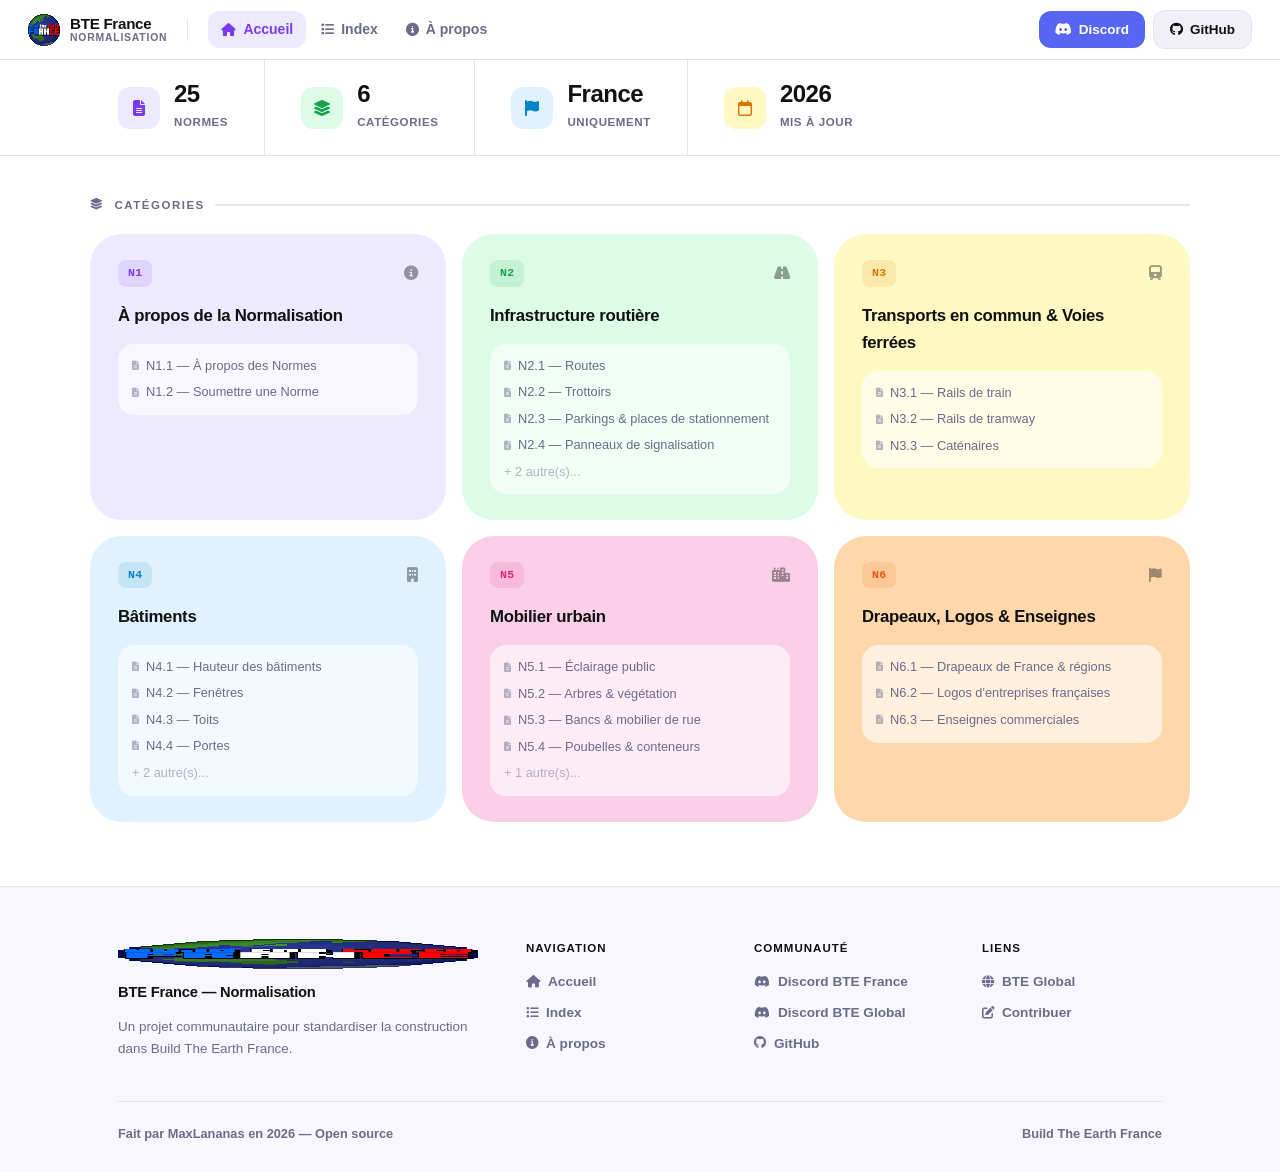
==== commit a877939e: "Update index.html" ====
--- a/index.html
+++ b/index.html
@@ -32,29 +32,6 @@
     </a>
   </div>
 </nav>
-
-<section class="hero">
-  <div class="hero-eyebrow">
-    <i class="fa-solid fa-circle"></i>
-    Build The Earth France
-  </div>
-  <h1>Construire la France,<br><em>un standard à la fois</em></h1>
-  <p class="hero-desc">Des normes partagées pour que chaque route, bâtiment et arbre soit cohérent sur tout le territoire reconstruit.</p>
-  <div class="hero-actions">
-    <a href="norm-index.html" class="btn btn-violet">
-      <i class="fa-solid fa-book-open"></i>
-      Voir les normes
-    </a>
-    <a href="https://discord.gg/zdsG6MN99h" target="_blank" class="btn btn-discord">
-      <i class="fa-brands fa-discord"></i>
-      Discord
-    </a>
-    <a href="about.html" class="btn btn-blanc">
-      <i class="fa-solid fa-circle-info"></i>
-      À propos
-    </a>
-  </div>
-</section>
 
 <div class="stats-strip">
   <div class="stats-strip-inner">
